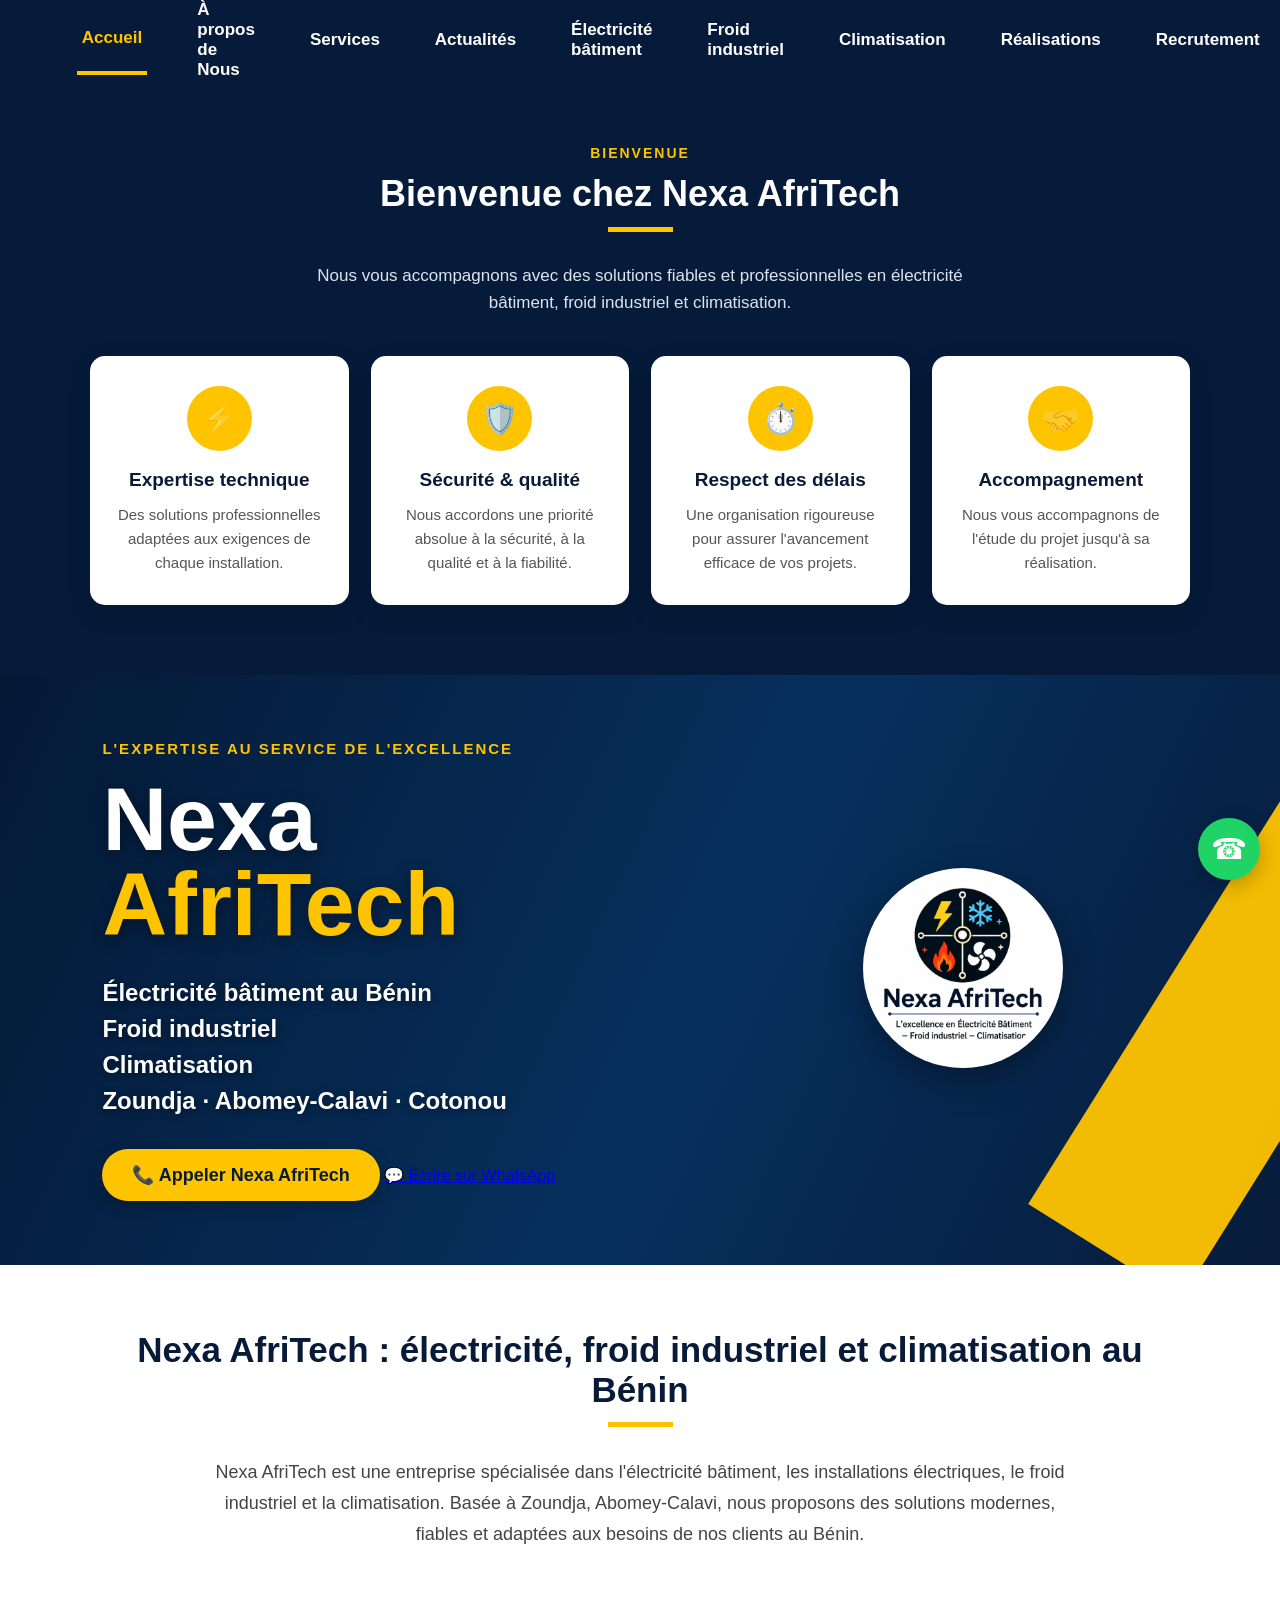
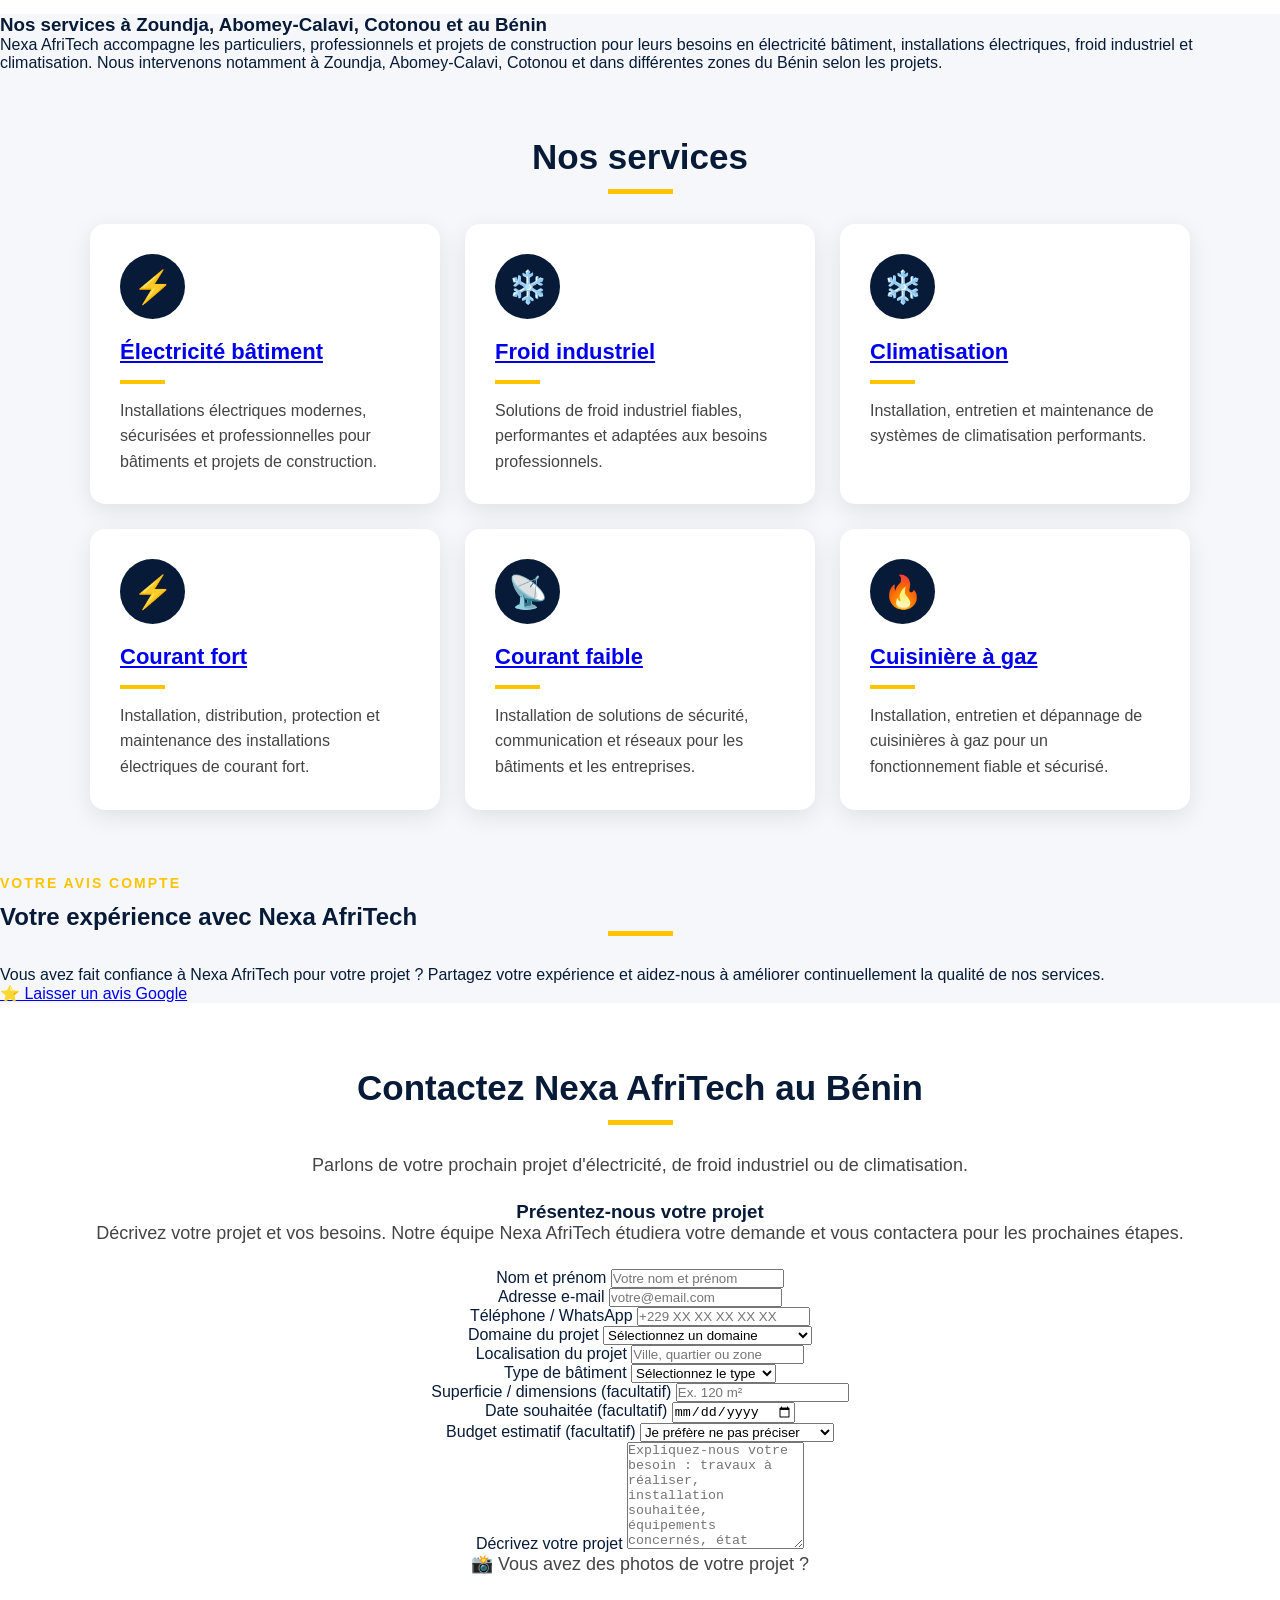
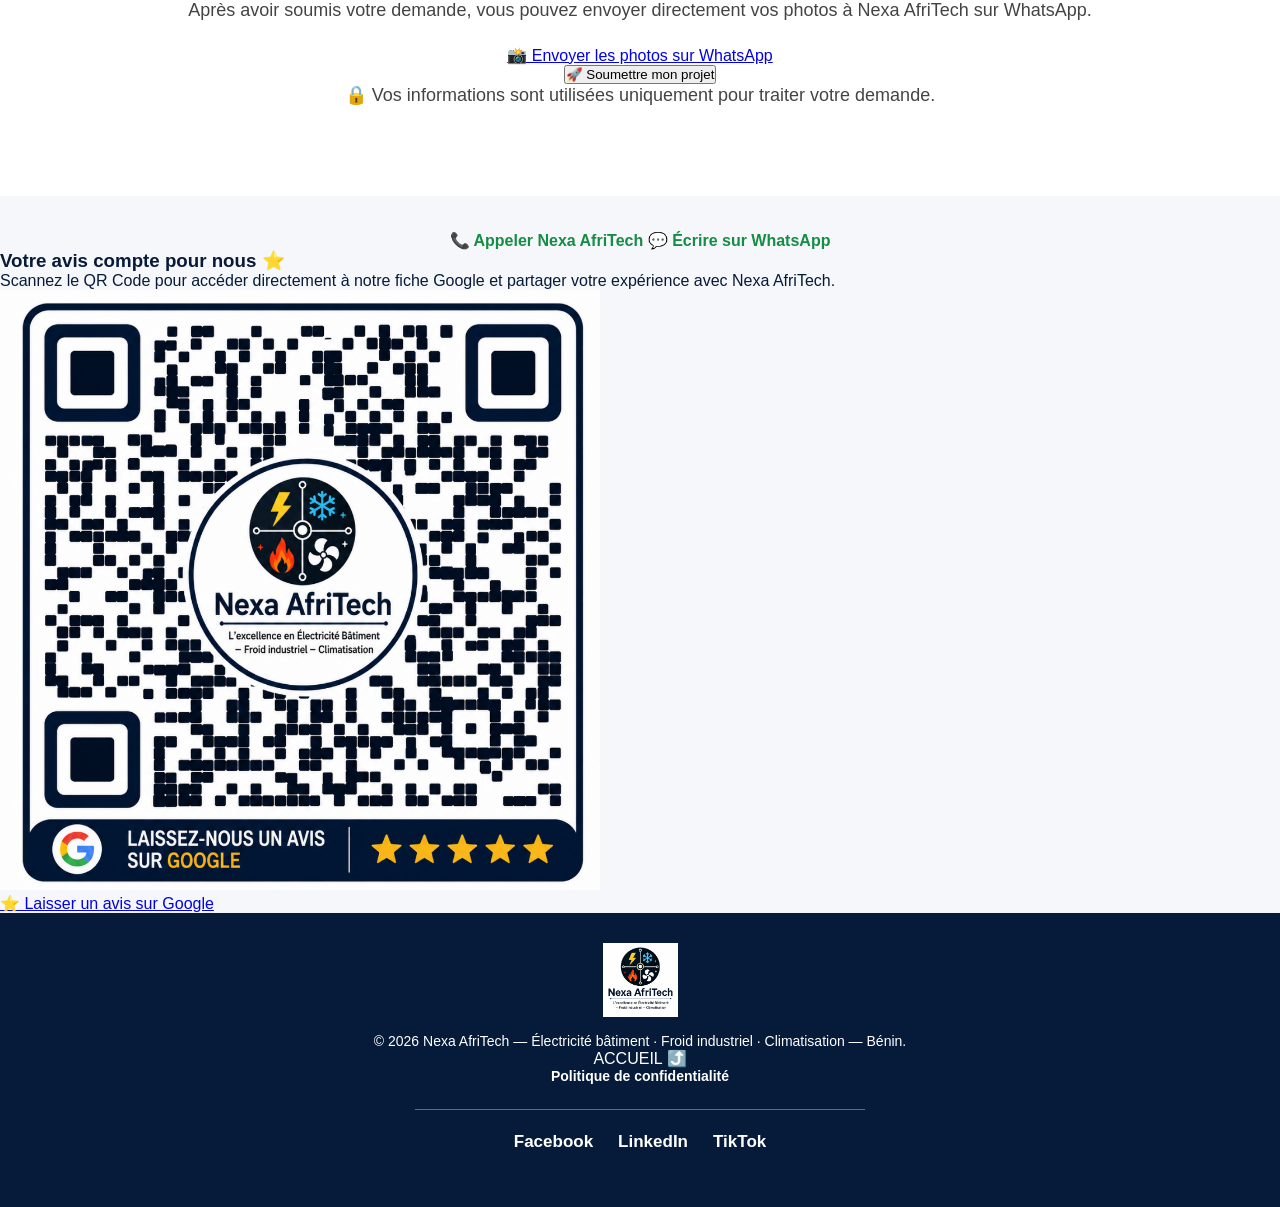
==== index.html @ 99dc5818 "Update index.html" ====
<!DOCTYPE html>  <html lang="fr">  <head>  <meta charset="UTF-8">  

<meta  
    name="viewport"  
    content="width=device-width, initial-scale=1.0">  

<!-- =========================  
     SEO PRINCIPAL  
========================== -->  

<title>  
    Nexa AfriTech | Électricité bâtiment, Froid industriel & Climatisation au Bénin  
</title>  

<meta  
    name="description"  
    content="Nexa AfriTech au Bénin : spécialiste en électricité bâtiment, installations électriques, froid industriel et climatisation à Zoundja, Abomey-Calavi et Cotonou.">  

<meta  
    name="robots"  
    content="index, follow, max-image-preview:large">  

<meta  
    name="author"  
    content="Nexa AfriTech">  

<meta  
    name="theme-color"  
    content="#061b3a">  

<meta  
    name="referrer"  
    content="strict-origin-when-cross-origin">  

<link  
    rel="canonical"  
    href="https://nexaafritech71-afk.github.io/NexaAfriTech/">  


<!-- =========================  
     FAVICON  
========================== -->  

<link  
    rel="icon"  
    href="favicon.ico"  
    type="image/x-icon">  


<!-- =========================  
     OPEN GRAPH  
========================== -->  

<meta  
    property="og:type"  
    content="website">  

<meta  
    property="og:locale"  
    content="fr_BJ">  

<meta  
    property="og:site_name"  
    content="Nexa AfriTech">  

<meta  
    property="og:title"  
    content="Nexa AfriTech | Électricité bâtiment, Froid industriel & Climatisation">  

<meta  
    property="og:description"  
    content="Électricité bâtiment, froid industriel et climatisation à Zoundja, Abomey-Calavi, Cotonou et au Bénin. Des solutions professionnelles pour vos projets.">  

<meta  
    property="og:url"  
    content="https://nexaafritech71-afk.github.io/NexaAfriTech/">  

<meta  
    property="og:image"  
    content="https://nexaafritech71-afk.github.io/NexaAfriTech/logo.webp">  

<meta  
    property="og:image:alt"  
    content="Logo officiel de Nexa AfriTech">  

<meta  
    property="og:image:type"  
    content="image/webp">  

<meta  
    property="og:image:width"  
    content="1068">  

<meta  
    property="og:image:height"  
    content="1057">  


<!-- =========================  
     TWITTER / X  
========================== -->  

<meta  
    name="twitter:card"  
    content="summary_large_image">  

<meta  
    name="twitter:title"  
    content="Nexa AfriTech | Électricité bâtiment, Froid industriel & Climatisation">  

<meta  
    name="twitter:description"  
    content="Électricité bâtiment, froid industriel et climatisation à Zoundja, Abomey-Calavi, Cotonou et au Bénin.">  

<meta  
    name="twitter:image"  
    content="https://nexaafritech71-afk.github.io/NexaAfriTech/logo.webp">  

<meta  
    name="twitter:image:alt"  
    content="Logo officiel Nexa AfriTech">  


<!-- =========================  
     DONNÉES STRUCTURÉES  
     ENTREPRISE LOCALE  
========================== -->  

<script type="application/ld+json">  
{  
  "@context": "https://schema.org",  
  "@type": "LocalBusiness",  

  "@id": "https://nexaafritech71-afk.github.io/NexaAfriTech/#business",  

  "name": "Nexa AfriTech",  

  "alternateName": "Nexa AfriTech Zoundja Bénin",  

  "url": "https://nexaafritech71-afk.github.io/NexaAfriTech/",  

  "logo": "https://nexaafritech71-afk.github.io/NexaAfriTech/logo.webp",  

  "image": "https://nexaafritech71-afk.github.io/NexaAfriTech/logo.webp",  

  "description": "Nexa AfriTech est une entreprise spécialisée en électricité bâtiment, installations électriques, froid industriel et climatisation au Bénin.",  

  "telephone": [  
    "+229 01 62 33 10 17",  
    "+229 01 95 41 12 31"  
  ],  

  "email": "nexaafritech71@gmail.com",  

  "address": {  
    "@type": "PostalAddress",  
    "addressLocality": "Zoundja, Abomey-Calavi",  
    "addressRegion": "Atlantique",  
    "addressCountry": "BJ"  
  },  

  "areaServed": [  
    {  
      "@type": "Place",  
      "name": "Zoundja"  
    },  
    {  
      "@type": "City",  
      "name": "Abomey-Calavi"  
    },  
    {  
      "@type": "City",  
      "name": "Cotonou"  
    },  
    {  
      "@type": "Country",  
      "name": "Bénin"  
    },  
    {  
      "@type": "Country",  
      "name": "Côte d’Ivoire"  
    }  
  ],  

  "serviceType": [  
    "Électricité bâtiment",  
    "Installations électriques",  
    "Froid industriel",  
    "Climatisation",  
    "Maintenance électrique",  
    "Maintenance climatisation"  
  ],  

  "knowsAbout": [  
    "Électricité bâtiment",  
    "Installations électriques",  
    "Électricité bâtiment au Bénin",  
    "Froid industriel",  
    "Froid industriel au Bénin",  
    "Climatisation",  
    "Climatisation au Bénin",  
    "Maintenance électrique",  
    "Maintenance climatisation"  
  ],  

  "contactPoint": {  
    "@type": "ContactPoint",  
    "telephone": "+229 01 62 33 10 17",  
    "contactType": "customer service",  
    "areaServed": "BJ",  
    "availableLanguage": "French"  
  }  
}  
</script>  


<!-- =========================  
     DONNÉES STRUCTURÉES  
     SITE WEB  
========================== -->  

<script type="application/ld+json">  
{  
  "@context": "https://schema.org",  
  "@type": "WebSite",  

  "@id": "https://nexaafritech71-afk.github.io/NexaAfriTech/#website",  

  "url": "https://nexaafritech71-afk.github.io/NexaAfriTech/",  

  "name": "Nexa AfriTech",  

  "description": "Site officiel de Nexa AfriTech, entreprise spécialisée en électricité bâtiment, froid industriel et climatisation au Bénin.",  

  "inLanguage": "fr-BJ",  

  "publisher": {  
    "@id": "https://nexaafritech71-afk.github.io/NexaAfriTech/#business"  
  }  
}  
</script>  


<!-- =========================  
     CSS  
========================== -->  

<link  
    rel="stylesheet"  
    href="style.css">

</head>  <body>  <header class="navbar">  <a  
    href="index.html"  
    class="brand"  
    aria-label="Nexa AfriTech - Accueil">  

    <img  
        src="logo.webp"  
        width="1068"  
        height="1057"  
        alt="Logo officiel Nexa AfriTech"  
        decoding="async">  

</a>  


<nav  
    class="nav-links"  
    id="navLinks"  
    aria-label="Navigation principale">  

    <a  
        href="index.html"  
        class="active">  

        Accueil  

    </a>  
    
<a href="a-propos.html">À propos de Nous </a>
    
    <a href="services.html">
    Services
    </a>

    <a href="actualites.html">
            Actualités
    </a>

    <a href="electricite-batiment.html">  
        Électricité bâtiment  
    </a>  

    <a href="froid-industriel.html">  
        Froid industriel  
    </a>  

    <a href="climatisation.html">  
        Climatisation  
    </a>  

    <a href="realisations.html">  
        Réalisations  
    </a>  
<a href="recrutement.html">
    Recrutement
</a>
    <a href="#contact">  
        Contact  
    </a>  

</nav>  


<button  
    class="menu-toggle"  
    id="menuToggle"  
    type="button"  
    aria-label="Ouvrir le menu"  
    aria-expanded="false"  
    aria-controls="navLinks">  

    ☰  

</button>

</header>  <!-- =========================  
     POURQUOI NOUS CHOISIR  
========================== -->  <section class="why-us">  <p class="section-subtitle">
    BIENVENUE
</p>

<h2>
    Bienvenue chez Nexa AfriTech
</h2>

<div class="yellow-line"></div>

<p class="why-intro">
    Nous vous accompagnons avec des solutions fiables et professionnelles
    en électricité bâtiment, froid industriel et climatisation.
</p>


<div class="why-grid">  


    <div class="why-card">  

        <div class="why-icon">  
            ⚡  
        </div>  

        <h3>  
            Expertise technique  
        </h3>  

        <p>  
            Des solutions professionnelles adaptées  
            aux exigences de chaque installation.  
        </p>  

    </div>  



    <div class="why-card">  

        <div class="why-icon">  
            🛡️  
        </div>  

        <h3>  
            Sécurité & qualité  
        </h3>  

        <p>  
            Nous accordons une priorité absolue à la  
            sécurité, à la qualité et à la fiabilité.  
        </p>  

    </div>  



    <div class="why-card">  

        <div class="why-icon">  
            ⏱️  
        </div>  

        <h3>  
            Respect des délais  
        </h3>  

        <p>  
            Une organisation rigoureuse pour assurer  
            l'avancement efficace de vos projets.  
        </p>  

    </div>  



    <div class="why-card">  

        <div class="why-icon">  
            🤝  
        </div>  

        <h3>  
            Accompagnement  
        </h3>  

        <p>  
            Nous vous accompagnons de l'étude du projet  
            jusqu'à sa réalisation.  
        </p>  

    </div>  


</div>

</section>  <!-- =========================  
     HERO  
========================== -->  <section class="hero">  <div class="hero-content">  

    <p class="hero-small">  
        L'EXPERTISE AU SERVICE DE L'EXCELLENCE  
    </p>  


    <h1>  
        Nexa <span>AfriTech</span>  
    </h1>  


    <p class="hero-text">  

        Électricité bâtiment au Bénin<br>  
        Froid industriel<br>  
        Climatisation<br>  
        Zoundja · Abomey-Calavi · Cotonou  

    </p>  


    <a
    href="tel:+2290162331017"
    class="call-button"
    aria-label="Appeler Nexa AfriTech">

    📞 Appeler Nexa AfriTech 

</a>

<a
    href="https://wa.me/2290162331017"
    class="hero-whatsapp"
    target="_blank"
    rel="noopener noreferrer"
    aria-label="Contacter Nexa AfriTech sur WhatsApp">

    💬 Écrire sur WhatsApp 

</a>

</div>  


<div class="hero-logo">  

    <img  
        src="logo.webp"  
        loading="eager"  
        fetchpriority="high"  
        decoding="async"  
        width="1068"  
        height="1057"  
        alt="Nexa AfriTech - électricité bâtiment, froid industriel et climatisation au Bénin">  

</div>

</section>  <!-- =========================  
     QUI SOMMES-NOUS  
========================== -->  <section class="about">  <h2>  
    Nexa AfriTech : électricité, froid industriel et climatisation au Bénin  
</h2>  


<div class="yellow-line"></div>  


<p>  

    Nexa AfriTech est une entreprise spécialisée dans  
    l'électricité bâtiment, les installations électriques,  
    le froid industriel et la climatisation.  

    Basée à Zoundja, Abomey-Calavi, nous proposons  
    des solutions modernes, fiables et adaptées  
    aux besoins de nos clients au Bénin.  

</p>

</section>  <!-- =========================  
     SEO LOCAL  
========================== -->  <div  
    class="local-seo"  
    aria-label="Zone d’intervention">  <h3>  
    Nos services à Zoundja, Abomey-Calavi, Cotonou et au Bénin  
</h3>  


<p>  

    Nexa AfriTech accompagne les particuliers,  
    professionnels et projets de construction pour leurs  
    besoins en électricité bâtiment, installations électriques,  
    froid industriel et climatisation.  

    Nous intervenons notamment à Zoundja, Abomey-Calavi,  
    Cotonou et dans différentes zones du Bénin selon les projets.  

</p>

</div>  <!-- =========================  
     SERVICES  
========================== -->  <section  
    class="services"  
    id="services">  <h2>  
    Nos services  
</h2>  


<div class="yellow-line"></div>  


<div class="services-grid">  


    <div class="service-card">  

        <div class="service-icon">  
            ⚡  
        </div>  


        <h3>  
            <a href="electricite-batiment.html">  
                Électricité bâtiment  
            </a>  
        </h3>  


        <div class="small-line"></div>  


        <p>  

            Installations électriques modernes,  
            sécurisées et professionnelles pour  
            bâtiments et projets de construction.  

        </p>  

    </div>  



    <div class="service-card">  

        <div class="service-icon">  
            ❄️  
        </div>  


        <h3>  
            <a href="froid-industriel.html">  
                Froid industriel  
            </a>  
        </h3>  


        <div class="small-line"></div>  


        <p>  

            Solutions de froid industriel fiables,  
            performantes et adaptées aux besoins  
            professionnels.  

        </p>  

    </div>  



    <div class="service-card">  

        <div class="service-icon">  
            ❄️  
        </div>  


        <h3>  
            <a href="climatisation.html">  
                Climatisation  
            </a>  
        </h3>  


        <div class="small-line"></div>  


        <p>  

            Installation, entretien et maintenance  
            de systèmes de climatisation performants.  

        </p>  

    </div>  

    <!-- COURANT FORT -->
<div class="service-card">

    <div class="service-icon">
        ⚡
    </div>

    <h3>
        <a href="electricite.html">
            Courant fort
        </a>
    </h3>

    <div class="small-line"></div>

    <p>
        Installation, distribution, protection et maintenance
        des installations électriques de courant fort.
    </p>

</div>


<!-- COURANT FAIBLE -->
<div class="service-card">

    <div class="service-icon">
        📡
    </div>

    <h3>
        <a href="electricite.html">
            Courant faible
        </a>
    </h3>

    <div class="small-line"></div>

    <p>
        Installation de solutions de sécurité, communication
        et réseaux pour les bâtiments et les entreprises.
    </p>

</div>


<!-- CUISINIÈRE À GAZ -->
<div class="service-card">

    <div class="service-icon">
        🔥
    </div>

    <h3>
        <a href="services.html">
            Cuisinière à gaz
        </a>
    </h3>

    <div class="small-line"></div>

    <p>
        Installation, entretien et dépannage de cuisinières
        à gaz pour un fonctionnement fiable et sécurisé.
    </p>

</div>


</div>

</section>  <!-- =========================  
     AVIS GOOGLE  
========================== -->  <section  
    class="google-reviews"  
    aria-labelledby="google-reviews-title">  <p class="section-subtitle">  
    VOTRE AVIS COMPTE  
</p>  


<h2 id="google-reviews-title">  
    Votre expérience avec Nexa AfriTech  
</h2>  


<div class="yellow-line"></div>  


<p class="google-reviews-text">  

    Vous avez fait confiance à Nexa AfriTech pour votre projet ?  
    Partagez votre expérience et aidez-nous à améliorer continuellement  
    la qualité de nos services.  

</p>  


<a  
    href="https://g.page/r/CdScLRGfyxUdEAE/review"  
    class="google-review-button"  
    target="_blank"  
    rel="noopener noreferrer"  
    aria-label="Laisser un avis Google sur Nexa AfriTech">  

    ⭐ Laisser un avis Google  

</a>

</section>  <!-- =========================  
     CONTACT  
========================== -->  <section  
    class="contact"  
    id="contact">  <h2>  
    Contactez Nexa AfriTech au Bénin  
</h2>  


<div class="yellow-line"></div>  


<p>  
    Parlons de votre prochain projet d'électricité,  
    de froid industriel ou de climatisation.  
</p>  


<!-- =========================
     FORMULAIRE CLIENT — NEXA AFRITECH
========================== -->

<form
    class="contact-form-realisation"
    action="https://formspree.io/f/xrpzeogd"
    method="POST"
    aria-label="Formulaire de demande de projet Nexa AfriTech">

    <h3>
        Présentez-nous votre projet
    </h3>

    <p class="form-intro">
        Décrivez votre projet et vos besoins.
        Notre équipe Nexa AfriTech étudiera votre demande
        et vous contactera pour les prochaines étapes.
    </p>

    <!-- Sujet de l'e-mail reçu -->
    <input
        type="hidden"
        name="subject"
        value="Nouvelle demande de projet - Nexa AfriTech">


    <div class="contact-form-grid">

        <!-- NOM -->

        <div class="form-group">

            <label for="nom">
                Nom et prénom
            </label>

            <input
                type="text"
                id="nom"
                name="nom"
                placeholder="Votre nom et prénom"
                autocomplete="name"
                required>

        </div>


        <!-- EMAIL -->

        <div class="form-group">

            <label for="email">
                Adresse e-mail
            </label>

            <input
                type="email"
                id="email"
                name="email"
                placeholder="votre@email.com"
                autocomplete="email"
                required>

        </div>


        <!-- TÉLÉPHONE / WHATSAPP -->

        <div class="form-group">

            <label for="telephone">
                Téléphone / WhatsApp
            </label>

            <input
                type="tel"
                id="telephone"
                name="telephone"
                placeholder="+229 XX XX XX XX XX"
                autocomplete="tel"
                required>

        </div>


        <!-- DOMAINE -->

        <div class="form-group">

            <label for="domaine">
                Domaine du projet
            </label>

            <select
                id="domaine"
                name="domaine"
                required>

                <option value="" selected disabled>
                    Sélectionnez un domaine
                </option>

                <option value="Électricité bâtiment">
                    ⚡ Électricité bâtiment
                </option>

                <option value="Froid industriel">
                    ❄️ Froid industriel
                </option>

                <option value="Climatisation">
                    🌬️ Climatisation
                </option>

                <option value="Électricité et climatisation">
                    ⚡🌬️ Électricité + Climatisation
                </option>

                <option value="Autre">
                    Autre
                </option>

            </select>

        </div>


        <!-- LOCALISATION -->

        <div class="form-group">

            <label for="localisation">
                Localisation du projet
            </label>

            <input
                type="text"
                id="localisation"
                name="localisation"
                placeholder="Ville, quartier ou zone"
                required>

        </div>


        <!-- TYPE DE BÂTIMENT -->

        <div class="form-group">

            <label for="batiment">
                Type de bâtiment
            </label>

            <select
                id="batiment"
                name="batiment"
                required>

                <option value="" selected disabled>
                    Sélectionnez le type
                </option>

                <option value="Maison">
                    Maison
                </option>

                <option value="Appartement">
                    Appartement
                </option>

                <option value="Bureau">
                    Bureau
                </option>

                <option value="Commerce">
                    Commerce
                </option>

                <option value="Atelier">
                    Atelier
                </option>

                <option value="Usine / site industriel">
                    Usine / site industriel
                </option>

                <option value="Autre">
                    Autre
                </option>

            </select>

        </div>


        <!-- SUPERFICIE -->

        <div class="form-group">

            <label for="superficie">
                Superficie / dimensions
                <span>(facultatif)</span>
            </label>

            <input
                type="text"
                id="superficie"
                name="superficie"
                placeholder="Ex. 120 m²">

        </div>


        <!-- DATE -->

        <div class="form-group">

            <label for="date-projet">
                Date souhaitée
                <span>(facultatif)</span>
            </label>

            <input
                type="date"
                id="date-projet"
                name="date_projet">

        </div>


        <!-- BUDGET -->

        <div class="form-group">

            <label for="budget">
                Budget estimatif
                <span>(facultatif)</span>
            </label>

            <select
                id="budget"
                name="budget">

                <option value="" selected>
                    Je préfère ne pas préciser
                </option>

                <option value="Moins de 500 000 FCFA">
                    Moins de 500 000 FCFA
                </option>

                <option value="500 000 à 1 000 000 FCFA">
                    500 000 à 1 000 000 FCFA
                </option>

                <option value="1 000 000 à 5 000 000 FCFA">
                    1 000 000 à 5 000 000 FCFA
                </option>

                <option value="Plus de 5 000 000 FCFA">
                    Plus de 5 000 000 FCFA
                </option>

                <option value="À définir">
                    À définir
                </option>

            </select>

        </div>


        <!-- DESCRIPTION DU PROJET -->

        <div class="form-group full">

            <label for="message">
                Décrivez votre projet
            </label>

            <textarea
                id="message"
                name="message"
                rows="7"
                placeholder="Expliquez-nous votre besoin : travaux à réaliser, installation souhaitée, équipements concernés, état actuel de l'installation, contraintes particulières..."
                required></textarea>

        </div>

    </div>


    <!-- =========================
         ENVOI DES PHOTOS WHATSAPP
    ========================== -->

    <div class="photos-projet">

        <p class="photos-projet-title">
            📸 Vous avez des photos de votre projet ?
        </p>

        <p class="photos-projet-text">
            Après avoir soumis votre demande, vous pouvez
            envoyer directement vos photos à Nexa AfriTech
            sur WhatsApp.
        </p>

        <a
            href="https://wa.me/2290162331017?text=Bonjour%20Nexa%20AfriTech%2C%20je%20viens%20de%20pr%C3%A9senter%20mon%20projet%20sur%20votre%20site.%20Je%20souhaite%20vous%20transmettre%20les%20photos%20de%20mon%20projet."
            class="photos-whatsapp"
            target="_blank"
            rel="noopener noreferrer">

            📸 Envoyer les photos sur WhatsApp

        </a>

    </div>


    <!-- =========================
         BOUTON ENVOI
    ========================== -->

    <button
        type="submit"
        class="contact-submit">

        🚀 Soumettre mon projet

    </button>


    <!-- CONFIDENTIALITÉ -->

    <p class="form-note">
        🔒 Vos informations sont utilisées uniquement
        pour traiter votre demande.
    </p>

</form>

</section>



<div class="contact-info">

    <a
        href="tel:+2290162331017"
        class="contact-call-button"
        aria-label="Appeler Nexa AfriTech">

        📞 Appeler Nexa AfriTech

    </a>

    <a
        href="https://wa.me/2290162331017"
        class="contact-whatsapp-button"
        target="_blank"
        rel="noopener noreferrer"
        aria-label="Contacter Nexa AfriTech sur WhatsApp">

        💬 Écrire sur WhatsApp

    </a>

</div>


</div>



<!-- =========================  
     QR CODE AVIS GOOGLE  
========================== -->  

<div class="google-review">  

    <h3>  
        Votre avis compte pour nous ⭐  
    </h3>  


    <p>  

        Scannez le QR Code pour accéder directement  
        à notre fiche Google et partager votre expérience  
        avec Nexa AfriTech.  

    </p>  


    <div class="qr-code-box">  

        <img  
            src="qr-google-avis.png"  
            alt="QR Code pour laisser un avis Google à Nexa AfriTech"  
            loading="lazy"  
            decoding="async"  
            width="600"  
            height="600">  

    </div>  


    <a  
        href="https://g.page/r/CdScLRGfyxUdEAE/review"  
        class="google-review-button"  
        target="_blank"  
        rel="noopener noreferrer"  
        aria-label="Laisser un avis Google sur Nexa AfriTech">  

        ⭐ Laisser un avis sur Google  

    </a>  

</div>

</section>  <!-- =========================  
     WHATSAPP  
========================== -->  <a  
href="https://wa.me/2290162331017"  
class="whatsapp"  
target="_blank"  
rel="noopener noreferrer"  
aria-label="Contacter Nexa AfriTech sur WhatsApp">

☎

</a>  <!-- =========================  
     PIED DE PAGE  
========================== -->  <footer>  <img  
    src="logo.webp"  
    width="1068"  
    height="1057"  
    loading="lazy"  
    decoding="async"  
    alt="Logo officiel Nexa AfriTech">  


<p>  

    © 2026 Nexa AfriTech —  
    Électricité bâtiment · Froid industriel · Climatisation —  
    Bénin.  

</p>
    
   <div class="footer-links" style="display: flex !important; justify-content: center !important; gap: 35px !important;">

    <a
        href="index.html"
        style="
            color: #ffffff !important;
            text-decoration: none !important;">
        ACCUEIL ⤴️
    </a>
  
 
   </div>  

    <p>
    <a
        href="confidentialite.html"
        style="
            color: #ffffff !important;
            text-decoration: none !important;
            font-weight: 600 !important;">
        Politique de confidentialité
    </a>
    </p>

    <hr
    style="
        width: 80% !important;
        max-width: 450px !important;
        margin: 25px auto 22px !important;
        border: none !important;
        border-top: 1px solid rgba(255,255,255,0.35) !important;">

<div
    style="
        width: 100% !important;
        display: flex !important;
        justify-content: center !important;
        align-items: center !important;
        gap: 25px !important;
        flex-wrap: wrap !important;
        padding: 0 15px 25px !important;
        box-sizing: border-box !important;">

    <a
        href="https://www.facebook.com/share/18nwniy4Mk/"
        target="_blank"
        rel="noopener noreferrer"
        style="
            color: #ffffff !important;
            text-decoration: none !important;
            font-size: 17px !important;
            font-weight: 600 !important;">
        Facebook
    </a>

    <a
        href="https://www.linkedin.com/in/nexa-afritech-b%C3%A9nin-56aa30431"
        target="_blank"
        rel="noopener noreferrer"
        style="
            color: #ffffff !important;
            text-decoration: none !important;
            font-size: 17px !important;
            font-weight: 600 !important;">
        LinkedIn
    </a>

    <a
        href="https://www.tiktok.com/@nexaafritech1"
        target="_blank"
        rel="noopener noreferrer"
        style="
            color: #ffffff !important;
            text-decoration: none !important;
            font-size: 17px !important;
            font-weight: 600 !important;">
        TikTok
    </a>

</div>

</footer>  <script  
    src="script.js"  
    defer>  
</script>  </body>  </html>
---- style.css ----
* {
    margin: 0;
    padding: 0;
    box-sizing: border-box;
}

html {
    scroll-behavior: smooth;
}

body {
    font-family: Arial, Helvetica, sans-serif;
    background: #f5f7fa;
    color: #071b38;
}


/* ================= MENU ================= */

.navbar {
    height: 75px;
    background: #061b3a;
    display: flex;
    align-items: center;
    justify-content: space-between;
    padding: 0 6%;
    position: relative;
    z-index: 1000;
}

.brand img {
    width: 58px;
    height: 58px;
    object-fit: contain;
    display: block;
}

.nav-links {
    display: flex;
    align-items: center;
    gap: 45px;
}

.nav-links a {
    color: white;
    text-decoration: none;
    font-size: 17px;
    font-weight: bold;
    padding: 27px 5px 23px;
    transition: 0.3s;
}

.nav-links a:hover,
.nav-links a.active {
    color: #ffc400;
    border-bottom: 4px solid #ffc400;
}

.menu-toggle {
    display: none;
    border: none;
    background: transparent;
    color: white;
    font-size: 34px;
    cursor: pointer;
}


/* ================= COUVERTURE ================= */

.hero {
    min-height: 590px;
    background: linear-gradient(
        115deg,
        #041936 0%,
        #07305d 55%,
        #061b3a 100%
    );

    display: flex;
    align-items: center;
    justify-content: space-between;

    padding: 55px 8%;
    position: relative;
    overflow: hidden;
}

.hero::after {
    content: "";
    position: absolute;
    width: 180px;
    height: 700px;
    background: #ffc400;
    right: -100px;
    top: -70px;
    transform: rotate(32deg);
    opacity: 0.95;
}

.hero-content {
    width: 55%;
    position: relative;
    z-index: 2;
}

.hero-small {
    color: #ffc400;
    font-size: 15px;
    font-weight: bold;
    letter-spacing: 2px;
    margin-bottom: 20px;
}

.hero h1 {
    color: white;
    font-size: clamp(55px, 7vw, 92px);
    line-height: 0.95;
    margin-bottom: 28px;
    text-shadow: 0 4px 15px rgba(0, 0, 0, 0.45);
}

.hero h1 span {
    color: #ffc400;
}

.hero-text {
    color: white;
    font-size: 24px;
    line-height: 1.5;
    font-weight: bold;
    margin-bottom: 30px;
    text-shadow: 0 2px 8px rgba(0, 0, 0, 0.45);
}

.call-button {
    display: inline-block;
    background: #ffc400;
    color: #071b38;
    padding: 15px 30px;
    border-radius: 35px;
    text-decoration: none;
    font-size: 18px;
    font-weight: bold;
    transition: 0.3s;
}

.call-button:hover {
    transform: translateY(-3px);
    background: #ffd633;
}
.call-button {
    box-shadow: 0 5px 15px rgba(0, 0, 0, 0.25);
}
.call-button:active {
    transform: translateY(1px);
}
.hero-logo {
    width: 40%;
    text-align: center;
    position: relative;
    z-index: 2;
}

.hero-logo img {
    width: 200px;
    height: 200px;
    object-fit: contain;
    background: white;
    border-radius: 50%;
    padding: 8px;
    box-shadow: 0 12px 35px rgba(0, 0, 0, 0.35);
}


/* ================= SECTIONS ================= */

.about,
.services,
.contact {
    padding: 65px 7%;
    text-align: center;
}

.about {
    background: #ffffff;
}

.about h2,
.services h2,
.contact h2 {
    color: #071b38;
    font-size: 35px;
    margin-bottom: 12px;
}

.yellow-line {
    width: 65px;
    height: 5px;
    background: #ffc400;
    margin: 0 auto 30px;
}

.about p {
    max-width: 850px;
    margin: auto;
    color: #444;
    font-size: 18px;
    line-height: 1.7;
}


/* ================= SERVICES ================= */

.services {
    background: #f5f7fa;
}

.services-grid {
    max-width: 1100px;
    margin: 0 auto;
    display: grid;
    grid-template-columns: repeat(3, 1fr);
    gap: 25px;
}

.service-card {
    background: white;
    border-radius: 15px;
    padding: 30px;
    text-align: left;
    box-shadow: 0 7px 25px rgba(0, 0, 0, 0.09);
    transition: 0.3s;
}
.service-card:hover {
    transform: translateY(-6px);
    box-shadow: 0 12px 30px rgba(0, 0, 0, 0.15);
}

.service-icon {
    width: 65px;
    height: 65px;
    background: #071b38;
    color: #ffc400;
    border-radius: 50%;
    display: flex;
    justify-content: center;
    align-items: center;
    font-size: 32px;
    margin-bottom: 20px;
}
.service-card:hover .service-icon {
    transform: rotate(8deg) scale(1.05);
}
.service-card h3 {
    color: #071b38;
    font-size: 22px;
    line-height: 1.2;
}

.small-line {
    width: 45px;
    height: 4px;
    background: #ffc400;
    margin: 14px 0;
}

.service-card p {
    color: #444;
    font-size: 16px;
    line-height: 1.6;
}


/* ================= CONTACT ================= */

.contact {
    background: white;
}

.contact p {
    color: #444;
    font-size: 18px;
    margin-bottom: 25px;
}

.contact .phone {
    margin-top: 25px;
    line-height: 1.8;
    font-weight: bold;
    color: #071b38;
}


/* ================= WHATSAPP ================= */

.whatsapp {
    position: fixed;
    right: 20px;
    bottom: 20px;

    width: 62px;
    height: 62px;

    background: #20d366;
    color: white;

    border-radius: 50%;

    display: flex;
    align-items: center;
    justify-content: center;

    text-decoration: none;
    font-size: 29px;

    box-shadow: 0 5px 20px rgba(0, 0, 0, 0.25);

    z-index: 9999;
}
.whatsapp:hover {
    transform: scale(1.08);
}

/* ================= FOOTER ================= */

footer {
    background: #061b3a;
    color: white;
    text-align: center;
    padding: 30px 20px;
}

footer img {
    width: 75px;
    height: auto;
    margin-bottom: 12px;
}

footer p {
    font-size: 14px;
}


/* ================= MOBILE ================= */

@media (max-width: 768px) {

    .navbar {
        height: 70px;
        padding: 0 18px;
    }

    .brand img {
        width: 52px;
        height: 52px;
    }

    .menu-toggle {
        display: block;
    }

    .nav-links {
        display: none;

        position: absolute;
        top: 70px;
        left: 0;

        width: 100%;

        background: #061b3a;

        flex-direction: column;
        align-items: stretch;

        gap: 0;

        padding: 10px 0;
    }

    .nav-links.show {
        display: flex;
    }

    .nav-links a {
        padding: 16px 25px;
        font-size: 17px;
        border-bottom: 1px solid rgba(255,255,255,0.1);
    }

    .hero {
        min-height: 680px;
        padding: 50px 25px;
        flex-direction: column;
        align-items: center;
        text-align: center;
    }

    .hero::after {
        display: none;
    }

    .hero-content {
        width: 100%;
    }

    .hero-small {
        font-size: 12px;
    }

    .hero h1 {
        font-size: 58px;
    }

    .hero-text {
        font-size: 19px;
    }

    .hero-logo {
        width: 100%;
        margin-top: 35px;
    }

    .hero-logo img {
        width: 150px;
        height: 150px;
    }

    .about,
    .services,
    .contact {
        padding: 50px 20px;
    }

    .about h2,
    .services h2,
    .contact h2 {
        font-size: 30px;
    }

    .services-grid {
        grid-template-columns: 1fr;
    }

    .service-card {
        padding: 25px;
    }

    .whatsapp {
        width: 58px;
        height: 58px;
        right: 16px;
        bottom: 16px;
    }
}
/* CORRECTION MENU MOBILE */

@media (max-width: 768px) {

    .menu-toggle {
        display: block !important;
        position: relative;
        z-index: 10001;
    }

    .nav-links {
        display: none !important;
        position: absolute;
        top: 70px;
        left: 0;
        width: 100%;
        background: #061b3a;
        flex-direction: column;
        z-index: 10000;
    }

    .nav-links.show {
        display: flex !important;
    }

    .nav-links a {
        display: block;
        width: 100%;
        padding: 18px 25px;
        color: white;
        border-bottom: 1px solid rgba(255,255,255,0.15);
    }
}
/* =========================
   GALERIE RÉALISATIONS
========================= */

.realisation-header {
    background: #061b3a;
    color: white;
    text-align: center;
    padding: 60px 20px 45px;
}

.realisation-header > p:first-child {
    color: #ffc400;
    font-size: 14px;
    font-weight: bold;
    letter-spacing: 2px;
    margin-bottom: 12px;
}

.realisation-header h1 {
    font-size: 42px;
    margin-bottom: 15px;
}

.realisation-header .intro {
    max-width: 700px;
    margin: auto;
    color: #e5e5e5;
    font-size: 17px;
    line-height: 1.6;
}

.gallery-section {
    background: #f5f7fa;
    padding: 60px 7%;
}

.gallery {
    max-width: 1150px;
    margin: auto;
    display: grid;
    grid-template-columns: repeat(3, 1fr);
    gap: 28px;
}

.gallery-item {
    background: white;
    border-radius: 16px;
    overflow: hidden;
    box-shadow: 0 8px 25px rgba(0,0,0,0.12);
    transition: transform 0.3s ease, box-shadow 0.3s ease;
}

.gallery-item:hover {
    transform: translateY(-7px);
    box-shadow: 0 15px 35px rgba(0,0,0,0.18);
}

.gallery-item img {
    width: 100%;
    height: 270px;
    display: block;
    object-fit: cover;
    transition: transform 0.5s ease;
}

.gallery-item:hover img {
    transform: scale(1.06);
}

.gallery-caption {
    padding: 18px 20px;
}

.gallery-caption h3 {
    color: #071b38;
    font-size: 19px;
    margin-bottom: 7px;
}

.gallery-caption p {
    color: #666;
    font-size: 15px;
}


/* =========================
   MOBILE
========================= */

@media (max-width: 768px) {

    .realisation-header {
        padding: 45px 20px 35px;
    }

    .realisation-header h1 {
        font-size: 34px;
    }

    .gallery-section {
        padding: 45px 20px;
    }

    .gallery {
        grid-template-columns: 1fr;
        gap: 22px;
    }

    .gallery-item img {
        height: 240px;
    }
}
/* =========================
   FORMULAIRE DE CONTACT
========================= */

.contact-form {
    max-width: 750px;
    margin: 35px auto 30px;
    display: flex;
    flex-direction: column;
    gap: 16px;
    text-align: left;
}

.contact-form input,
.contact-form textarea {
    width: 100%;
    padding: 16px 18px;
    border: 1px solid #d9dee7;
    border-radius: 10px;
    background: #f8f9fb;
    color: #071b38;
    font-size: 16px;
    font-family: Arial, Helvetica, sans-serif;
    outline: none;
    transition: 0.3s;
}

.contact-form input:focus,
.contact-form textarea:focus {
    border-color: #ffc400;
    background: white;
    box-shadow: 0 0 0 3px rgba(255, 196, 0, 0.15);
}

.contact-form textarea {
    resize: vertical;
}

.contact-form button {
    align-self: center;
    border: none;
    background: #ffc400;
    color: #071b38;
    padding: 16px 32px;
    border-radius: 30px;
    font-size: 17px;
    font-weight: bold;
    cursor: pointer;
    transition: 0.3s;
}

.contact-form button:hover {
    transform: translateY(-3px);
    background: #ffd633;
}

.contact-info {
    margin-top: 25px;
    text-align: center;
}

.contact-info p {
    margin-bottom: 8px;
    font-weight: bold;
    color: #071b38;
}

.contact-info a {
    display: inline-block;
    margin-top: 10px;
    color: #168c45;
    font-weight: bold;
    text-decoration: none;
}

.contact-info a:hover {
    text-decoration: underline;
}


/* MOBILE */

@media (max-width: 768px) {

    .contact-form {
        width: 100%;
        margin-top: 30px;
    }

    .contact-form input,
    .contact-form textarea {
        font-size: 16px;
        padding: 15px;
    }

    .contact-form button {
        width: 100%;
    }
}
/* =========================
   POURQUOI NOUS CHOISIR
========================= */

.why-us {
    background: #061b3a;
    color: white;
    text-align: center;
    padding: 70px 7%;
}

.section-subtitle {
    color: #ffc400;
    font-size: 14px;
    font-weight: bold;
    letter-spacing: 2px;
    margin-bottom: 12px;
}

.why-us h2 {
    font-size: 36px;
    margin-bottom: 12px;
}

.why-intro {
    max-width: 700px;
    margin: 0 auto 40px;
    color: #dce3ed;
    font-size: 17px;
    line-height: 1.6;
}

.why-grid {
    max-width: 1100px;
    margin: auto;

    display: grid;
    grid-template-columns: repeat(4, 1fr);

    gap: 22px;
}

.why-card {
    background: white;
    color: #071b38;

    padding: 30px 22px;

    border-radius: 15px;

    box-shadow: 0 8px 25px rgba(0,0,0,0.15);

    transition: 0.3s;
}

.why-card:hover {
    transform: translateY(-7px);
}

.why-icon {
    width: 65px;
    height: 65px;

    margin: 0 auto 18px;

    background: #ffc400;

    border-radius: 50%;

    display: flex;
    align-items: center;
    justify-content: center;

    font-size: 30px;
}

.why-card h3 {
    font-size: 19px;
    margin-bottom: 12px;
}

.why-card p {
    color: #555;
    font-size: 15px;
    line-height: 1.6;
}


/* MOBILE */

@media (max-width: 768px) {

    .why-us {
        padding: 55px 20px;
    }

    .why-us h2 {
        font-size: 30px;
    }

    .why-grid {
        grid-template-columns: 1fr;
        gap: 18px;
    }

    .why-card {
        padding: 28px 22px;
    }
}
.popup-projet {
    display: none;
    position: fixed;
    z-index: 9999;
    top: 0;
    left: 0;
    width: 100%;
    height: 100%;
    background: rgba(0, 0, 0, 0.85);
    justify-content: center;
    align-items: center;
    padding: 20px;
    box-sizing: border-box;
}

.popup-contenu {
    position: relative;
    max-width: 900px;
    width: 100%;
    max-height: 90vh;
    text-align: center;
}

.popup-contenu img {
    max-width: 100%;
    max-height: 85vh;
    border-radius: 12px;
    object-fit: contain;
}

.popup-fermer {
    position: absolute;
    top: -45px;
    right: 0;
    background: transparent;
    border: none;
    color: white;
    font-size: 40px;
    cursor: pointer;
    line-height: 1;
}

.popup-fermer:hover {
    opacity: 0.7;
    }
.image-realisation {
    width: 100%;
    height: 220px;
    object-fit: cover;
    border-radius: 12px;
    display: block;
    margin-bottom: 20px;
}


/* =========================
   ACCESSIBILITÉ / SEO TECHNIQUE
========================= */
.sr-only {
    position: absolute;
    width: 1px;
    height: 1px;
    padding: 0;
    margin: -1px;
    overflow: hidden;
    clip: rect(0, 0, 0, 0);
    white-space: nowrap;
    border: 0;
}

img {
    max-width: 100%;
}

button:focus-visible,
a:focus-visible,
input:focus-visible,
textarea:focus-visible {
    outline: 3px solid #ffc400;
    outline-offset: 3px;
}/* =========================================
   NEXA AFRITECH — CARTES RÉALISATIONS
   ========================================= */

.realisations-page {
    max-width: 1200px;
    margin: 0 auto;
    padding: 60px 20px;
}

.realisations-header {
    text-align: center;
    margin-bottom: 45px;
}

.realisations-header h1 {
    color: #071b38;
    font-size: clamp(32px, 5vw, 48px);
    margin-bottom: 15px;
}

.realisations-header p {
    max-width: 800px;
    margin: 0 auto;
    color: #555;
    font-size: 17px;
    line-height: 1.7;
}

.projets-grid {
    width: 100%;
    max-width: 1150px;
    margin: 0 auto;

    display: grid;
    grid-template-columns: repeat(3, minmax(0, 1fr));
    gap: 30px;
}

.projet-card {
    background: #ffffff;
    border-radius: 16px;
    overflow: hidden;

    box-shadow: 0 8px 25px rgba(0, 0, 0, 0.12);

    display: flex;
    flex-direction: column;

    transition:
        transform 0.3s ease,
        box-shadow 0.3s ease;
}

.projet-card:hover {
    transform: translateY(-6px);
    box-shadow: 0 15px 35px rgba(0, 0, 0, 0.18);
}

/* IMAGE — FORMAT UNIFORME 16:9 */

.projet-image {
    width: 100%;
    aspect-ratio: 16 / 9;
    overflow: hidden;
    background: #e9edf2;
}

.projet-image img {
    display: block;

    width: 100%;
    height: 100%;

    object-fit: cover;
    object-position: center;

    cursor: pointer;

    transition: transform 0.4s ease;
}

.projet-card:hover .projet-image img {
    transform: scale(1.04);
}

/* CONTENU */

.projet-content {
    padding: 22px;

    display: flex;
    flex-direction: column;
    flex: 1;
}

.projet-content h2 {
    color: #071b38;
    text-align: left;
    font-size: 22px;

    margin: 0 0 12px;
}

.projet-content p {
    color: #555;
    font-size: 15px;
    line-height: 1.65;

    margin: 0 0 12px;
}

/* BOUTON VOIR LE PROJET */

.voir-projet {
    display: inline-flex;
    align-items: center;
    justify-content: center;

    width: 100%;

    margin-top: 10px;
    padding: 13px 20px;

    border: none;
    border-radius: 30px;

    background: #ffc400;
    color: #071b38;

    font-size: 15px;
    font-weight: bold;

    cursor: pointer;

    transition:
        transform 0.3s ease,
        background 0.3s ease,
        box-shadow 0.3s ease;
}

.voir-projet:hover {
    background: #ffd633;
    transform: translateY(-2px);

    box-shadow: 0 6px 16px rgba(0, 0, 0, 0.15);
}

.voir-projet:active {
    transform: translateY(0);
}


/* =========================================
   POPUP
   ========================================= */

.popup-projet {
    position: fixed;

    inset: 0;

    z-index: 99999;

    display: flex;

    align-items: center;
    justify-content: center;

    padding: 25px;

    background: rgba(0, 0, 0, 0.88);
}

.popup-projet[hidden] {
    display: none;
}

.popup-contenu {
    position: relative;

    width: 100%;
    max-width: 1000px;

    max-height: 90vh;

    display: flex;
    align-items: center;
    justify-content: center;
}

.popup-contenu img {
    display: block;

    max-width: 100%;
    max-height: 82vh;

    width: auto;
    height: auto;

    object-fit: contain;

    border-radius: 12px;

    box-shadow: 0 15px 45px rgba(0, 0, 0, 0.4);
}

/* BOUTON RETOUR */

.popup-retour {
    position: absolute;

    top: -55px;
    right: 0;

    border: none;
    border-radius: 25px;

    padding: 10px 18px;

    background: #ffc400;
    color: #071b38;

    font-size: 15px;
    font-weight: bold;

    cursor: pointer;

    transition:
        transform 0.3s ease,
        background 0.3s ease;
}

.popup-retour:hover {
    background: #ffd633;
    transform: translateY(-2px);
}


/* =========================================
   TABLETTE
   ========================================= */

@media (max-width: 900px) {

    .projets-grid {
        grid-template-columns: repeat(2, minmax(0, 1fr));
        gap: 25px;
    }
}


/* =========================================
   MOBILE
   ========================================= */

@media (max-width: 600px) {

    .realisations-page {
        padding: 45px 15px;
    }

    .realisations-header {
        margin-bottom: 35px;
    }

    .realisations-header h1 {
        font-size: 34px;
    }

    .realisations-header p {
        font-size: 16px;
    }

    .projets-grid {
        grid-template-columns: 1fr;
        gap: 25px;
    }

    .projet-card {
        border-radius: 14px;
    }

    .projet-image {
        aspect-ratio: 16 / 9;
    }

    .projet-content {
        padding: 18px;
    }

    .projet-content h2 {
        font-size: 20px;
    }

    .voir-projet {
        padding: 13px 18px;
    }

    .popup-projet {
        padding: 15px;
    }

    .popup-contenu {
        max-height: 85vh;
    }

    .popup-contenu img {
        max-height: 75vh;
        border-radius: 10px;
    }

    .popup-retour {
        top: -50px;
        right: 0;

        padding: 9px 15px;
        font-size: 14px;
    }
/* =========================================
   CONTACT — PAGE RÉALISATIONS
========================================= */

.realisations-contact {
    background: #061b3a;
    color: white;
    padding: 70px 20px;
    text-align: center;
}

.realisations-contact-content {
    max-width: 1000px;
    margin: 0 auto;
}

.contact-label {
    color: #ffc400;
    font-size: 14px;
    font-weight: bold;
    letter-spacing: 2px;
    margin-bottom: 12px;
}

.realisations-contact h2 {
    color: white;
    font-size: clamp(28px, 4vw, 40px);
    line-height: 1.2;
    margin: 0 0 15px;
}

.contact-description {
    max-width: 750px;
    margin: 0 auto 35px;
    color: #dce3ed;
    font-size: 17px;
    line-height: 1.7;
}


/* =========================================
   INFORMATIONS DE CONTACT
========================================= */

.contact-actions {
    display: flex;
    flex-wrap: wrap;
    justify-content: center;
    gap: 14px;
    max-width: 900px;
    margin: 0 auto 40px;
}

.contact-action {
    display: inline-flex;
    align-items: center;
    justify-content: center;

    min-width: 220px;
    min-height: 52px;

    padding: 13px 22px;

    border-radius: 30px;
    border: 2px solid transparent;

    font-size: 15px;
    font-weight: bold;

    text-decoration: none;

    transition:
        transform 0.3s ease,
        box-shadow 0.3s ease,
        background 0.3s ease;
}


/* TÉLÉPHONE */

.contact-action.call {
    background: #ffc400;
    color: #071b38;
}

.contact-action.call:hover {
    background: #ffd633;
    transform: translateY(-3px);
    box-shadow: 0 8px 20px rgba(0,0,0,0.25);
}


/* WHATSAPP */

.contact-action.whatsapp-btn {
    background: #20d366;
    color: white;
}

.contact-action.whatsapp-btn:hover {
    background: #18b957;
    transform: translateY(-3px);
    box-shadow: 0 8px 20px rgba(0,0,0,0.25);
}


/* EMAIL */

.contact-action.email {
    background: white;
    color: #071b38;
}

.contact-action.email:hover {
    background: #f1f3f6;
    transform: translateY(-3px);
    box-shadow: 0 8px 20px rgba(0,0,0,0.25);
}


/* =========================================
   FORMULAIRE CLIENT
========================================= */

.contact-form-realisation {
    max-width: 760px;
    margin: 10px auto 0;

    padding: 30px;

    background: white;

    border-radius: 18px;

    box-shadow:
        0 12px 35px rgba(0,0,0,0.22);

    text-align: left;
}

.contact-form-realisation h3 {
    color: #071b38;
    text-align: center;

    font-size: 24px;

    margin-bottom: 8px;
}

.contact-form-realisation .form-intro {
    color: #666;

    text-align: center;

    font-size: 15px;

    line-height: 1.6;

    margin-bottom: 25px;
}


/* GRILLE DES CHAMPS */

.contact-form-grid {
    display: grid;

    grid-template-columns:
        repeat(2, minmax(0, 1fr));

    gap: 16px;
}


/* GROUPE */

.form-group {
    display: flex;
    flex-direction: column;

    gap: 7px;
}

.form-group.full {
    grid-column: 1 / -1;
}

.form-group label {
    color: #071b38;

    font-size: 14px;

    font-weight: bold;
}


/* CHAMPS */

.form-group input,
.form-group textarea {
    width: 100%;

    padding: 14px 16px;

    border: 1px solid #d9dee7;

    border-radius: 10px;

    background: #f8f9fb;

    color: #071b38;

    font-size: 16px;

    outline: none;

    transition:
        border-color 0.3s ease,
        box-shadow 0.3s ease,
        background 0.3s ease;
}

.form-group input {
    height: 52px;
}

.form-group textarea {
    min-height: 150px;

    resize: vertical;
}

.form-group input:focus,
.form-group textarea:focus {
    border-color: #ffc400;

    background: white;

    box-shadow:
        0 0 0 3px rgba(255,196,0,0.15);
}


/* BOUTON ENVOYER */

.contact-submit {
    width: 100%;

    margin-top: 20px;

    padding: 15px 25px;

    border: none;

    border-radius: 30px;

    background: #ffc400;

    color: #071b38;

    font-size: 17px;

    font-weight: bold;

    cursor: pointer;

    transition:
        transform 0.3s ease,
        background 0.3s ease,
        box-shadow 0.3s ease;
}

.contact-submit:hover {
    background: #ffd633;

    transform: translateY(-2px);

    box-shadow:
        0 8px 20px rgba(0,0,0,0.18);
}


/* =========================================
   MOBILE
========================================= */

@media (max-width: 768px) {

    .realisations-contact {
        padding: 55px 16px;
    }

    .realisations-contact h2 {
        font-size: 30px;
    }

    .contact-description {
        font-size: 16px;
    }

    .contact-actions {
        flex-direction: column;
        gap: 12px;
    }

    .contact-action {
        width: 100%;
        min-width: 0;
    }

    .contact-form-realisation {
        padding: 22px 18px;
        border-radius: 15px;
    }

    .contact-form-grid {
        grid-template-columns: 1fr;
        gap: 15px;
    }

    .form-group.full {
        grid-column: auto;
    }

    .contact-form-realisation h3 {
        font-size: 21px;
    }

}/* =========================
   AVIS GOOGLE
========================= */

.google-reviews {
    padding: 70px 20px;
    text-align: center;
    background: #f7f9fc;
}

.google-reviews h2 {
    margin: 10px auto 0;
    font-size: 2rem;
    color: #061b3a;
}

.google-reviews-text {
    max-width: 700px;
    margin: 20px auto 30px;
    line-height: 1.7;
    color: #555;
}

.google-review-button {
    display: inline-flex;
    align-items: center;
    justify-content: center;
    gap: 8px;
    padding: 14px 26px;
    border-radius: 8px;
    background: #061b3a;
    color: #ffffff;
    text-decoration: none;
    font-weight: 700;
    font-size: 1rem;
    transition: transform 0.25s ease, box-shadow 0.25s ease;
}

.google-review-button:hover {
    transform: translateY(-2px);
    box-shadow: 0 8px 20px rgba(6, 27, 58, 0.25);
}

.google-review-button:focus-visible {
    outline: 3px solid #f4c400;
    outline-offset: 3px;
}

/* Adaptation mobile */

@media (max-width: 600px) {

    .google-reviews {
        padding: 55px 18px;
    }

    .google-reviews h2 {
        font-size: 1.6rem;
    }

    .google-reviews-text {
        font-size: 0.95rem;
    }

    .google-review-button {
        width: 100%;
        max-width: 320px;
    }

        }/* =========================
   AVIS GOOGLE + QR CODE
========================= */

.google-review {
    max-width: 620px;
    margin: 60px auto 20px;
    padding: 35px 25px;
    text-align: center;
    background: #ffffff;
    border-radius: 20px;
    box-shadow: 0 10px 35px rgba(0, 0, 0, 0.12);
}

.google-review h3 {
    margin-bottom: 15px;
    font-size: 1.7rem;
    color: #061b3a;
}

.google-review p {
    max-width: 500px;
    margin: 0 auto 25px;
    line-height: 1.7;
    color: #555;
}

.qr-code-box {
    width: min(100%, 360px);
    margin: 25px auto;
    padding: 12px;
    background: #ffffff;
    border: 3px solid #061b3a;
    border-radius: 18px;
}

.qr-code-box img {
    display: block;
    width: 100%;
    height: auto;
    border-radius: 10px;
}

.google-review-button {
    display: inline-block;
    margin-top: 20px;
    padding: 14px 25px;
    background: #061b3a;
    color: #ffffff;
    text-decoration: none;
    font-weight: 700;
    border-radius: 30px;
    transition: 0.3s ease;
}

.google-review-button:hover {
    background: #f5c400;
    color: #061b3a;
    transform: translateY(-2px);
}

/* MOBILE */
@media (max-width: 600px) {

    .google-review {
        margin: 40px 15px 20px;
        padding: 28px 15px;
        border-radius: 16px;
    }

    .google-review h3 {
        font-size: 1.4rem;
    }

    .google-review p {
        font-size: 0.95rem;
    }

    .qr-code-box {
        width: min(100%, 300px);
        padding: 8px;
    }

    .google-review-button {
        width: 100%;
        box-sizing: border-box;
        padding: 13px 15px;
    }
}/* =========================================
   BOUTON PHOTOS - WHATSAPP
========================================= */

.photos-projet {
    margin-top: 25px;
    padding: 20px;
    text-align: center;
    border-radius: 14px;
    background: #f5f7fa;
}

.photos-projet-title {
    margin: 0 0 8px;
    font-size: 1rem;
    font-weight: 700;
    color: #071b38;
}

.photos-projet-text {
    margin: 0 auto 16px;
    max-width: 600px;
    font-size: 0.9rem;
    line-height: 1.6;
    color: #555;
}

.photos-whatsapp {
    display: inline-flex;
    align-items: center;
    justify-content: center;
    gap: 8px;

    padding: 13px 22px;
    border-radius: 10px;

    background: #25D366;
    color: #ffffff;

    font-size: 0.95rem;
    font-weight: 700;
    text-decoration: none;

    box-shadow: 0 5px 14px rgba(37, 211, 102, 0.25);

    transition:
        transform 0.2s ease,
        box-shadow 0.2s ease,
        background 0.2s ease;
}

.photos-whatsapp:hover {
    background: #1ebe5d;
    transform: translateY(-2px);
    box-shadow: 0 8px 18px rgba(37, 211, 102, 0.32);
}

.photos-whatsapp:active {
    transform: scale(0.97);
}


/* =========================
   MOBILE
========================== */

@media (max-width: 768px) {

    .photos-projet {
        padding: 18px 14px;
    }

    .photos-whatsapp {
        width: 100%;
        box-sizing: border-box;
        padding: 14px 16px;
    }

}
    /* =========================================
   BOUTON ENVOYER LE MESSAGE
========================================= */

.contact-form button {
    display: inline-flex;
    align-items: center;
    justify-content: center;

    width: 100%;
    padding: 14px 20px;

    border: none;
    border-radius: 10px;

    background: #061b3a;
    color: #ffffff;

    font-size: 0.95rem;
    font-weight: 700;

    cursor: pointer;

    box-shadow: 0 5px 14px rgba(6, 27, 58, 0.22);

    transition:
        transform 0.2s ease,
        background 0.2s ease,
        box-shadow 0.2s ease;
}

.contact-form button:hover {
    background: #0b2d5c;
    transform: translateY(-2px);
    box-shadow: 0 8px 18px rgba(6, 27, 58, 0.28);
}

.contact-form button:active {
    transform: scale(0.97);
}

/* =========================
   MOBILE
========================== */

@media (max-width: 768px) {

    .contact-form button {
        padding: 15px 18px;
        font-size: 1rem;
    }

}
    /* =========================================
   CHAMPS DU FORMULAIRE DE CONTACT
========================================= */

.contact-form input,
.contact-form textarea {
    width: 100%;
    box-sizing: border-box;

    padding: 14px 16px;

    border: 1px solid #d5dbe3;
    border-radius: 10px;

    background: #ffffff;
    color: #071b38;

    font-family: inherit;
    font-size: 0.95rem;

    outline: none;

    transition:
        border-color 0.2s ease,
        box-shadow 0.2s ease,
        transform 0.2s ease;
}

.contact-form input::placeholder,
.contact-form textarea::placeholder {
    color: #888;
}

.contact-form input:focus,
.contact-form textarea:focus {
    border-color: #061b3a;
    box-shadow: 0 0 0 3px rgba(6, 27, 58, 0.10);
}

.contact-form textarea {
    min-height: 140px;
    resize: vertical;
}

/* =========================
   MOBILE
========================== */

@media (max-width: 768px) {

    .contact-form input,
    .contact-form textarea {
        padding: 15px 14px;
        font-size: 1rem;
    }

}
    /* =========================================
   BOUTON APPELEZ-NOUS - HERO
========================================= */

.call-button {
    display: inline-flex;
    align-items: center;
    justify-content: center;

    margin-top: 20px;
    padding: 14px 24px;

    border-radius: 10px;
    border: 2px solid #ffffff;

    background: #ffffff;
    color: #061b3a;

    font-size: 0.95rem;
    font-weight: 700;

    text-decoration: none;

    box-shadow: 0 5px 14px rgba(0, 0, 0, 0.18);

    transition:
        transform 0.2s ease,
        background 0.2s ease,
        color 0.2s ease,
        box-shadow 0.2s ease;
}

.call-button:hover {
    background: #061b3a;
    color: #ffffff;

    transform: translateY(-2px);

    box-shadow: 0 8px 18px rgba(0, 0, 0, 0.25);
}

.call-button:active {
    transform: scale(0.97);
}

/* =========================
   MOBILE
========================== */

@media (max-width: 768px) {

    .call-button {
        width: 100%;
        box-sizing: border-box;

        padding: 15px 18px;

        font-size: 1rem;
    }

        }
    /* =========================================
   BOUTON WHATSAPP - HERO
========================================= */

.hero-whatsapp {
    display: inline-flex;
    align-items: center;
    justify-content: center;

    margin-top: 20px;
    margin-left: 10px;
    padding: 14px 24px;

    border-radius: 10px;
    border: 2px solid #25D366;

    background: #25D366;
    color: #ffffff;

    font-size: 0.95rem;
    font-weight: 700;

    text-decoration: none;

    box-shadow: 0 5px 14px rgba(37, 211, 102, 0.25);

    transition:
        transform 0.2s ease,
        background 0.2s ease,
        box-shadow 0.2s ease;
}

.hero-whatsapp:hover {
    background: #1ebe5d;
    border-color: #1ebe5d;

    transform: translateY(-2px);

    box-shadow: 0 8px 18px rgba(37, 211, 102, 0.32);
}

.hero-whatsapp:active {
    transform: scale(0.97);
}

/* =========================
   MOBILE
========================== */

@media (max-width: 768px) {

    .hero-whatsapp {
        width: 100%;
        box-sizing: border-box;

        margin-left: 0;
        margin-top: 12px;

        padding: 15px 18px;

        font-size: 1rem;
    }

}
    /* =========================================
   FOOTER - DESIGN PROFESSIONNEL
========================================= */

footer {
    margin-top: 40px;
    padding: 35px 20px 25px;

    background: #061b3a;
    color: #ffffff;

    text-align: center;

    border-top: 3px solid #f2c94c;
}

footer img {
    width: 90px;
    height: 90px;

    object-fit: contain;

    margin-bottom: 15px;

    border-radius: 50%;
}

footer p {
    max-width: 700px;
    margin: 0 auto;

    font-size: 0.9rem;
    line-height: 1.7;

    color: #e6ebf2;
}

/* =========================
   MOBILE
========================== */

@media (max-width: 768px) {

    footer {
        margin-top: 30px;
        padding: 30px 15px 22px;
    }

    footer img {
        width: 80px;
        height: 80px;
    }

    footer p {
        font-size: 0.85rem;
        line-height: 1.6;
    }

}
    /* =========================================
   BOUTONS CONTACT - DOMAINES
========================================= */

.contact-call-button,
.contact-whatsapp-button {
    display: inline-flex;
    align-items: center;
    justify-content: center;
    width: 100%;
    box-sizing: border-box;
    padding: 14px 18px;
    margin-bottom: 12px;
    border-radius: 10px;
    color: #ffffff;
    font-size: 0.95rem;
    font-weight: 700;
    text-decoration: none;
    transition:
        transform 0.2s ease,
        box-shadow 0.2s ease,
        opacity 0.2s ease;
}

.contact-call-button {
    background: #061b3a;
    box-shadow: 0 5px 14px rgba(6, 27, 58, 0.22);
}

.contact-whatsapp-button {
    background: #25D366;
    box-shadow: 0 5px 14px rgba(37, 211, 102, 0.25);
}

.contact-call-button:hover,
.contact-whatsapp-button:hover {
    transform: translateY(-2px);
}

.contact-call-button:active,
.contact-whatsapp-button:active {
    transform: scale(0.97);
}

.contact-phone {
    margin: 8px 0;
}
    /* =========================================
   FORMULAIRE CLIENT — NEXA AFRITECH
========================================= */

.contact-form input,
.contact-form select,
.contact-form textarea {
    width: 100%;
    box-sizing: border-box;
    padding: 15px 16px;
    margin-bottom: 15px;
    border: 1px solid #d7dce3;
    border-radius: 10px;
    background: #ffffff;
    color: #071b38;
    font-family: Arial, Helvetica, sans-serif;
    font-size: 15px;
    outline: none;
    transition: 0.3s ease;
}

.contact-form input:focus,
.contact-form select:focus,
.contact-form textarea:focus {
    border-color: #f5c400;
    box-shadow: 0 0 0 3px rgba(245, 196, 0, 0.15);
}

.contact-form textarea {
    min-height: 150px;
    resize: vertical;
}

.contact-form select {
    appearance: auto;
    cursor: pointer;
}

.contact-form button {
    width: 100%;
    padding: 15px 20px;
    border: none;
    border-radius: 10px;
    background: #f5c400;
    color: #061b3a;
    font-size: 16px;
    font-weight: bold;
    cursor: pointer;
    transition: 0.3s ease;
}

.contact-form button:hover {
    transform: translateY(-2px);
    box-shadow: 0 6px 15px rgba(0, 0, 0, 0.15);
}


/* =========================================
   ENVOI DES PHOTOS SUR WHATSAPP
========================================= */

.photo-whatsapp {
    margin-top: 30px;
    padding: 25px 20px;
    text-align: center;
    background: #f5f7fa;
    border: 1px solid #e1e5ea;
    border-radius: 15px;
}

.photo-whatsapp h3 {
    margin-bottom: 10px;
    color: #061b3a;
    font-size: 20px;
}

.photo-whatsapp p {
    margin-bottom: 20px;
    color: #555;
    line-height: 1.6;
}

.photo-whatsapp-button {
    display: inline-flex;
    align-items: center;
    justify-content: center;
    gap: 8px;
    padding: 14px 22px;
    background: #25D366;
    color: #ffffff;
    text-decoration: none;
    border-radius: 10px;
    font-weight: bold;
    font-size: 15px;
    transition: 0.3s ease;
}

.photo-whatsapp-button:hover {
    transform: translateY(-2px);
    box-shadow: 0 6px 15px rgba(37, 211, 102, 0.30);
}


/* =========================================
   MOBILE
========================================= */

@media (max-width: 768px) {

    .contact-form input,
    .contact-form select,
    .contact-form textarea {
        font-size: 16px;
        padding: 14px;
    }

    .photo-whatsapp {
        padding: 22px 15px;
    }

    .photo-whatsapp-button {
        width: 100%;
        box-sizing: border-box;
    }
}
    /* Titre des champs du formulaire */
.form-label {
    display: block;
    margin-bottom: 8px;
    color: #071b38;
    font-weight: bold;
    font-size: 15px;
}
/* =========================================
   PAGE RECRUTEMENT — NEXA AFRITECH
========================================= */

/* =========================
   EN-TÊTE RECRUTEMENT
========================= */

.recrutement-header {
    background: #061b3a;
    color: #ffffff;
    text-align: center;
    padding: 70px 20px 60px;
}

.recrutement-header h1 {
    max-width: 850px;
    margin: 0 auto 15px;
    font-size: clamp(32px, 5vw, 48px);
    line-height: 1.2;
}

.recrutement-header > p:last-child {
    max-width: 750px;
    margin: 0 auto;
    color: #dce3ed;
    font-size: 17px;
    line-height: 1.7;
}


/* =========================
   PRÉSENTATION RECRUTEMENT
========================= */

.recrutement-info {
    padding: 70px 7%;
    background: #f5f7fa;
    text-align: center;
}

.recrutement-info-content {
    max-width: 800px;
    margin: 0 auto 45px;
}

.recrutement-info-content h2 {
    margin-bottom: 15px;
    color: #071b38;
    font-size: clamp(28px, 4vw, 38px);
}

.recrutement-info-content p {
    color: #555;
    font-size: 17px;
    line-height: 1.7;
}


/* =========================
   CARTES RECRUTEMENT
========================= */

.recrutement-cards {
    max-width: 1100px;
    margin: 0 auto;

    display: grid;
    grid-template-columns: repeat(3, minmax(0, 1fr));
    gap: 25px;
}

.recrutement-card {
    padding: 30px 25px;

    background: #ffffff;
    border-radius: 16px;

    box-shadow: 0 8px 25px rgba(0, 0, 0, 0.10);

    transition:
        transform 0.3s ease,
        box-shadow 0.3s ease;
}

.recrutement-card:hover {
    transform: translateY(-6px);
    box-shadow: 0 14px 32px rgba(0, 0, 0, 0.16);
}

.recrutement-icon {
    width: 65px;
    height: 65px;

    margin: 0 auto 18px;

    display: flex;
    align-items: center;
    justify-content: center;

    background: #ffc400;
    color: #071b38;

    border-radius: 50%;

    font-size: 30px;
}

.recrutement-card h3 {
    margin-bottom: 12px;
    color: #071b38;
    font-size: 20px;
}

.recrutement-card p {
    color: #555;
    font-size: 15px;
    line-height: 1.65;
}


/* =========================
   SECTION CANDIDATURE
========================= */

.recrutement-section {
    padding: 70px 20px;
    background: #ffffff;
}

.recrutement-form-container {
    max-width: 850px;
    margin: 0 auto;
    text-align: center;
}

.recrutement-form-container h2 {
    margin-bottom: 12px;
    color: #071b38;
    font-size: clamp(28px, 4vw, 40px);
}

.recrutement-intro {
    max-width: 700px;
    margin: 0 auto 35px;
    color: #555;
    font-size: 17px;
    line-height: 1.7;
}


/* =========================
   FORMULAIRE RECRUTEMENT
========================= */

.recrutement-form {
    padding: 35px 30px;

    background: #f5f7fa;
    border-radius: 18px;

    box-shadow: 0 10px 35px rgba(0, 0, 0, 0.10);

    text-align: left;
}

.recrutement-form-grid {
    display: grid;
    grid-template-columns: repeat(2, minmax(0, 1fr));
    gap: 20px;
}

.recrutement-form-group {
    display: flex;
    flex-direction: column;
    gap: 8px;
}

.recrutement-form-group.full {
    grid-column: 1 / -1;
}


/* =========================
   LABELS
========================= */

.recrutement-form-group label {
    color: #071b38;
    font-size: 15px;
    font-weight: bold;
}


/* =========================
   CHAMPS
========================= */

.recrutement-form input[type="text"],
.recrutement-form input[type="email"],
.recrutement-form input[type="tel"],
.recrutement-form select,
.recrutement-form textarea {
    width: 100%;
    box-sizing: border-box;

    padding: 14px 16px;

    border: 1px solid #d7dce3;
    border-radius: 10px;

    background: #ffffff;
    color: #071b38;

    font-family: Arial, Helvetica, sans-serif;
    font-size: 15px;

    outline: none;

    transition:
        border-color 0.25s ease,
        box-shadow 0.25s ease;
}

.recrutement-form textarea {
    min-height: 170px;
    resize: vertical;
}

.recrutement-form select {
    cursor: pointer;
}

.recrutement-form input[type="text"]:focus,
.recrutement-form input[type="email"]:focus,
.recrutement-form input[type="tel"]:focus,
.recrutement-form select:focus,
.recrutement-form textarea:focus {
    border-color: #ffc400;

    box-shadow:
        0 0 0 3px rgba(255, 196, 0, 0.15);
}


/* =========================
   CHAMP CV
========================= */

.recrutement-form input[type="file"] {
    width: 100%;
    box-sizing: border-box;

    padding: 12px;

    border: 1px dashed #9aa7b8;
    border-radius: 10px;

    background: #ffffff;

    color: #071b38;

    font-family: Arial, Helvetica, sans-serif;
    font-size: 14px;

    cursor: pointer;
}

.recrutement-form-group small {
    color: #666;
    font-size: 13px;
    line-height: 1.5;
}


/* =========================
   CONSENTEMENT
========================= */

.recrutement-consent {
    display: flex;
    align-items: flex-start;
    gap: 10px;

    margin-top: 25px;

    color: #555;

    font-size: 14px;
    line-height: 1.6;

    cursor: pointer;
}

.recrutement-consent input {
    width: 18px;
    height: 18px;

    flex: 0 0 auto;

    margin-top: 2px;

    accent-color: #061b3a;

    cursor: pointer;
}


/* =========================
   BOUTON ENVOI
========================= */

.recrutement-submit {
    width: 100%;
    margin-top: 25px;

    padding: 16px 25px;

    border: none;
    border-radius: 10px;

    background: #ffc400;
    color: #071b38;

    font-size: 17px;
    font-weight: bold;

    cursor: pointer;

    box-shadow: 0 5px 14px rgba(0, 0, 0, 0.15);

    transition:
        transform 0.25s ease,
        background 0.25s ease,
        box-shadow 0.25s ease;
}

.recrutement-submit:hover {
    background: #ffd633;

    transform: translateY(-2px);

    box-shadow:
        0 8px 20px rgba(0, 0, 0, 0.20);
}

.recrutement-submit:active {
    transform: scale(0.98);
}


/* =========================
   NOTE CONFIDENTIALITÉ
========================= */

.recrutement-note {
    margin: 18px 0 0;

    text-align: center;

    color: #666;

    font-size: 13px;
    line-height: 1.6;
}


/* =========================
   ACCESSIBILITÉ
========================= */

.recrutement-form input:focus-visible,
.recrutement-form select:focus-visible,
.recrutement-form textarea:focus-visible,
.recrutement-submit:focus-visible {
    outline: 3px solid #ffc400;
    outline-offset: 3px;
}


/* =========================
   TABLETTE
========================= */

@media (max-width: 900px) {

    .recrutement-cards {
        grid-template-columns: repeat(2, minmax(0, 1fr));
    }

}


/* =========================
   MOBILE
========================= */

@media (max-width: 768px) {

    .recrutement-header {
        padding: 55px 20px 45px;
    }

    .recrutement-header h1 {
        font-size: 34px;
    }

    .recrutement-header > p:last-child {
        font-size: 16px;
    }

    .recrutement-info {
        padding: 55px 20px;
    }

    .recrutement-info-content h2 {
        font-size: 30px;
    }

    .recrutement-info-content p {
        font-size: 16px;
    }

    .recrutement-cards {
        grid-template-columns: 1fr;
        gap: 20px;
    }

    .recrutement-section {
        padding: 55px 15px;
    }

    .recrutement-form-container h2 {
        font-size: 30px;
    }

    .recrutement-intro {
        font-size: 16px;
    }

    .recrutement-form {
        padding: 25px 18px;
        border-radius: 15px;
    }

    .recrutement-form-grid {
        grid-template-columns: 1fr;
        gap: 16px;
    }

    .recrutement-form-group.full {
        grid-column: auto;
    }

    .recrutement-form input[type="text"],
    .recrutement-form input[type="email"],
    .recrutement-form input[type="tel"],
    .recrutement-form select,
    .recrutement-form textarea {
        font-size: 16px;
        padding: 15px 14px;
    }

    .recrutement-submit {
        padding: 16px 18px;
        font-size: 16px;
    }

                     }

    
    /* =========================
   BOUTON CV WHATSAPP
========================= */

.whatsapp-cv-button {
    display: flex;

    align-items: center;
    justify-content: center;

    width: 100%;

    padding: 15px 20px;

    background: #25D366;
    color: #ffffff;

    border-radius: 10px;

    text-decoration: none;

    font-size: 16px;
    font-weight: bold;

    transition: 0.3s;
}

.whatsapp-cv-button:hover {
    background: #1ebe5d;

    transform: translateY(-2px);
}
    /* =========================================
   PAGE À PROPOS — NEXA AFRITECH
========================================= */

/* =========================
   EN-TÊTE
========================= */

.apropos-header {
    background: #061b3a;
    color: #ffffff;
    text-align: center;
    padding: 70px 20px 60px;
}

.apropos-header h1 {
    max-width: 850px;
    margin: 0 auto 15px;
    font-size: clamp(32px, 5vw, 48px);
    line-height: 1.2;
}

.apropos-header > p:last-child {
    max-width: 780px;
    margin: 0 auto;
    color: #dce3ed;
    font-size: 17px;
    line-height: 1.7;
}


/* =========================
   PRÉSENTATION
========================= */

.apropos-presentation {
    padding: 75px 7%;
    background: #ffffff;
}

.apropos-presentation-content {
    max-width: 900px;
    margin: 0 auto;
}

.apropos-text {
    max-width: 850px;
    margin: 0 auto;
    text-align: center;
}

.apropos-text h2 {
    margin-bottom: 15px;
    color: #071b38;
    font-size: clamp(28px, 4vw, 40px);
    line-height: 1.3;
}

.apropos-text p:not(.section-subtitle) {
    margin: 0 auto 18px;
    color: #555;
    font-size: 17px;
    line-height: 1.8;
}


/* =========================
   DOMAINES D'ACTIVITÉ
========================= */

.apropos-domains {
    padding: 75px 7%;
    background: #f5f7fa;
}

.apropos-section-intro {
    max-width: 800px;
    margin: 0 auto 45px;
    text-align: center;
}

.apropos-section-intro h2 {
    margin-bottom: 15px;
    color: #071b38;
    font-size: clamp(28px, 4vw, 40px);
    line-height: 1.3;
}

.apropos-section-intro p:last-child {
    color: #555;
    font-size: 17px;
    line-height: 1.7;
}

.apropos-domains-grid {
    max-width: 1150px;
    margin: 0 auto;

    display: grid;
    grid-template-columns: repeat(4, minmax(0, 1fr));
    gap: 25px;
}

.apropos-domain-card {
    padding: 30px 22px;
    background: #ffffff;
    border-radius: 16px;
    text-align: center;

    box-shadow: 0 8px 25px rgba(0, 0, 0, 0.10);

    transition:
        transform 0.3s ease,
        box-shadow 0.3s ease;
}

.apropos-domain-card:hover {
    transform: translateY(-6px);

    box-shadow:
        0 14px 32px rgba(0, 0, 0, 0.16);
}

.apropos-domain-icon {
    width: 65px;
    height: 65px;
    margin: 0 auto 18px;

    display: flex;
    align-items: center;
    justify-content: center;

    background: #ffc400;
    border-radius: 50%;

    font-size: 30px;
}

.apropos-domain-card h3 {
    margin-bottom: 12px;
    color: #071b38;
    font-size: 20px;
}

.apropos-domain-card p {
    color: #555;
    font-size: 15px;
    line-height: 1.65;
}


/* =========================
   NOTRE APPROCHE
========================= */

.apropos-work {
    padding: 75px 7%;
    background: #ffffff;
}

.apropos-work-content {
    max-width: 1100px;
    margin: 0 auto;
    text-align: center;
}

.apropos-work h2 {
    margin-bottom: 35px;
    color: #071b38;
    font-size: clamp(28px, 4vw, 40px);
}

.apropos-work-grid {
    display: grid;
    grid-template-columns: repeat(3, minmax(0, 1fr));
    gap: 25px;
}

.apropos-work-item {
    padding: 30px 25px;
    border-radius: 16px;
    background: #f5f7fa;
    text-align: left;
}

.apropos-work-item span {
    display: inline-flex;
    align-items: center;
    justify-content: center;

    width: 46px;
    height: 46px;
    margin-bottom: 18px;

    border-radius: 50%;

    background: #ffc400;
    color: #071b38;

    font-size: 16px;
    font-weight: bold;
}

.apropos-work-item h3 {
    margin-bottom: 10px;
    color: #071b38;
    font-size: 20px;
}

.apropos-work-item p {
    margin: 0;
    color: #555;
    font-size: 15px;
    line-height: 1.7;
}


/* =========================
   NOS ENGAGEMENTS
========================= */

.apropos-engagements {
    padding: 75px 7%;
    background: #f5f7fa;
}

.apropos-engagements-grid {
    max-width: 1100px;
    margin: 0 auto;

    display: grid;
    grid-template-columns: repeat(4, minmax(0, 1fr));
    gap: 20px;
}

.apropos-engagement {
    padding: 28px 22px;
    background: #ffffff;
    border-radius: 14px;
    text-align: center;

    border-top: 4px solid #ffc400;
}

.apropos-engagement h3 {
    margin-bottom: 10px;
    color: #071b38;
    font-size: 19px;
}

.apropos-engagement p {
    margin: 0;
    color: #555;
    font-size: 15px;
    line-height: 1.65;
}


/* =========================
   CONCLUSION
========================= */

.apropos-conclusion {
    padding: 80px 20px;
    background: #061b3a;
    text-align: center;
}

.apropos-conclusion-content {
    max-width: 800px;
    margin: 0 auto;
}

.apropos-conclusion h2 {
    margin-bottom: 18px;
    color: #ffffff;
    font-size: clamp(28px, 4vw, 40px);
}

.apropos-conclusion p {
    margin: 0 auto 30px;
    color: #dce3ed;
    font-size: 17px;
    line-height: 1.8;
}

.apropos-contact-button {
    display: inline-block;

    padding: 15px 28px;

    background: #ffc400;
    color: #071b38;

    border-radius: 10px;

    font-size: 16px;
    font-weight: bold;
    text-decoration: none;

    transition:
        transform 0.25s ease,
        background 0.25s ease;
}

.apropos-contact-button:hover {
    background: #ffd633;
    transform: translateY(-2px);
}


/* =========================
   TABLETTE
========================= */

@media (max-width: 1000px) {

    .apropos-domains-grid,
    .apropos-engagements-grid {
        grid-template-columns: repeat(2, minmax(0, 1fr));
    }

}


/* =========================
   MOBILE
========================= */

@media (max-width: 768px) {

    .apropos-header {
        padding: 55px 20px 45px;
    }

    .apropos-header h1 {
        font-size: 34px;
    }

    .apropos-header > p:last-child {
        font-size: 16px;
    }

    .apropos-presentation,
    .apropos-domains,
    .apropos-work,
    .apropos-engagements {
        padding: 55px 20px;
    }

    .apropos-text h2,
    .apropos-section-intro h2,
    .apropos-work h2,
    .apropos-conclusion h2 {
        font-size: 30px;
    }

    .apropos-text p:not(.section-subtitle),
    .apropos-section-intro p:last-child,
    .apropos-conclusion p {
        font-size: 16px;
    }

    .apropos-domains-grid,
    .apropos-work-grid,
    .apropos-engagements-grid {
        grid-template-columns: 1fr;
    }

    .apropos-work-item {
        text-align: center;
    }

    .apropos-conclusion {
        padding: 60px 20px;
    }

        }
    /* =========================================
   PAGE POLITIQUE DE CONFIDENTIALITÉ
========================================= */

/* =========================
   EN-TÊTE
========================= */

.confidentialite-header {
    background: #061b3a;
    color: #ffffff;
    text-align: center;
    padding: 70px 20px 60px;
}

.confidentialite-header h1 {
    max-width: 900px;
    margin: 0 auto 15px;
    font-size: clamp(32px, 5vw, 48px);
    line-height: 1.2;
}

.confidentialite-header > p:last-child {
    max-width: 780px;
    margin: 0 auto;
    color: #dce3ed;
    font-size: 17px;
    line-height: 1.7;
}


/* =========================
   CONTENU
========================= */

.confidentialite-content {
    padding: 75px 7%;
    background: #f5f7fa;
}

.confidentialite-container {
    max-width: 950px;
    margin: 0 auto;
}

.confidentialite-block {
    margin-bottom: 22px;
    padding: 30px;
    background: #ffffff;
    border-radius: 14px;

    box-shadow: 0 6px 20px rgba(0, 0, 0, 0.07);
}

.confidentialite-block h2 {
    margin: 0 0 16px;
    color: #071b38;
    font-size: 23px;
    line-height: 1.35;
}

.confidentialite-block p {
    margin: 0 0 14px;
    color: #555;
    font-size: 16px;
    line-height: 1.8;
}

.confidentialite-block p:last-child {
    margin-bottom: 0;
}


/* =========================
   BLOC CONTACT
========================= */

.confidentialite-contact {
    margin-top: 40px;
    text-align: center;
    border-top: 4px solid #ffc400;
}

.confidentialite-contact h2 {
    font-size: 28px;
}

.confidentialite-contact p {
    max-width: 700px;
    margin-right: auto;
    margin-left: auto;
}

.confidentialite-button {
    display: inline-block;
    margin-top: 10px;
    padding: 14px 28px;

    background: #ffc400;
    color: #071b38;

    border-radius: 10px;

    font-size: 16px;
    font-weight: bold;
    text-decoration: none;

    transition:
        transform 0.25s ease,
        background 0.25s ease;
}

.confidentialite-button:hover {
    background: #ffd633;
    transform: translateY(-2px);
}


/* =========================
   MOBILE
========================= */

@media (max-width: 768px) {

    .confidentialite-header {
        padding: 55px 20px 45px;
    }

    .confidentialite-header h1 {
        font-size: 34px;
    }

    .confidentialite-header > p:last-child {
        font-size: 16px;
    }

    .confidentialite-content {
        padding: 50px 20px;
    }

    .confidentialite-block {
        padding: 24px 20px;
        margin-bottom: 18px;
    }

    .confidentialite-block h2 {
        font-size: 21px;
    }

    .confidentialite-block p {
        font-size: 15.5px;
        line-height: 1.75;
    }

        }
    /* =========================================
   RÉSEAUX SOCIAUX - FOOTER
========================================= */

footer .footer-separator {
    width: 80%;
    max-width: 450px;
    margin: 25px auto 22px;
    border: none;
    border-top: 1px solid rgba(255, 255, 255, 0.35);
}

footer .footer-social-links {
    width: 100%;
    display: grid !important;
    grid-template-columns: repeat(3, 1fr);
    align-items: center;
    gap: 12px;
    margin: 0 auto;
    padding: 0 20px 25px;
    box-sizing: border-box;
}

footer .footer-social-links a {
    display: block !important;
    text-align: center;
    color: #ffffff !important;
    text-decoration: none !important;
    font-size: 18px;
    font-weight: 600;
    line-height: 1.4;
}

footer .footer-social-links a:hover {
    color: #ffc400 !important;
}


/* =========================
   PETITS ÉCRANS
========================= */

@media (max-width: 480px) {

    footer .footer-social-links {
        gap: 8px;
        padding-right: 15px;
        padding-left: 15px;
    }

    footer .footer-social-links a {
        font-size: 16px;
    }

}
    /* ÉNORME LOGO DISCRET EN ARRIÈRE-PLAN DE L'ACCUEIL */

.hero-logo {
    position: absolute !important;
    left: 50% !important;
    top: 50% !important;
    transform: translate(-50%, -50%) !important;

    width: 900px !important;
    height: 900px !important;

    opacity: 0.09 !important;
    pointer-events: none !important;
    z-index: 1 !important;
}

.hero-logo img {
    width: 100% !important;
    height: 100% !important;

    object-fit: contain !important;
    background: transparent !important;
    border-radius: 0 !important;
    padding: 0 !important;
    box-shadow: none !important;
}


/* VERSION TÉLÉPHONE */

@media (max-width: 768px) {

    .hero-logo {
        left: 50% !important;
        top: 50% !important;

        width: 700px !important;
        height: 700px !important;

        opacity: 0.08 !important;
    }

}

    /* LOGO DISCRET EN ARRIÈRE-PLAN — SECTION BIENVENUE */

.why-us {
    position: relative;
    overflow: hidden;
}

.why-us::before {
    content: "";
    position: absolute;
    width: 650px;
    height: 650px;
    background-image: url("logo.webp");
    background-repeat: no-repeat;
    background-position: center;
    background-size: contain;
    opacity: 0.07;
    left: 50%;
    top: 50%;
    transform: translate(-50%, -50%);
    pointer-events: none;
    z-index: 0;
}

.why-us > * {
    position: relative;
    z-index: 1;
}


/* VERSION TÉLÉPHONE */

@media (max-width: 768px) {

    .why-us::before {
        width: 520px;
        height: 520px;
        opacity: 0.06;
    }

}
    /* FORCE LE LOGO EN ARRIÈRE-PLAN — SECTION BIENVENUE */

.why-us {
    position: relative !important;
    overflow: hidden !important;
    isolation: isolate !important;
}

.why-us::before {
    content: "" !important;
    position: absolute !important;
    width: 700px !important;
    height: 700px !important;
    left: 50% !important;
    top: 50% !important;
    transform: translate(-50%, -50%) !important;

    background-image: url("logo.webp") !important;
    background-repeat: no-repeat !important;
    background-position: center !important;
    background-size: contain !important;

    opacity: 0.12 !important;
    pointer-events: none !important;
    z-index: 0 !important;
}

.why-us > * {
    position: relative !important;
    z-index: 1 !important;
}

@media (max-width: 768px) {

    .why-us::before {
        width: 650px !important;
        height: 650px !important;
        opacity: 0.10 !important;
    }

}
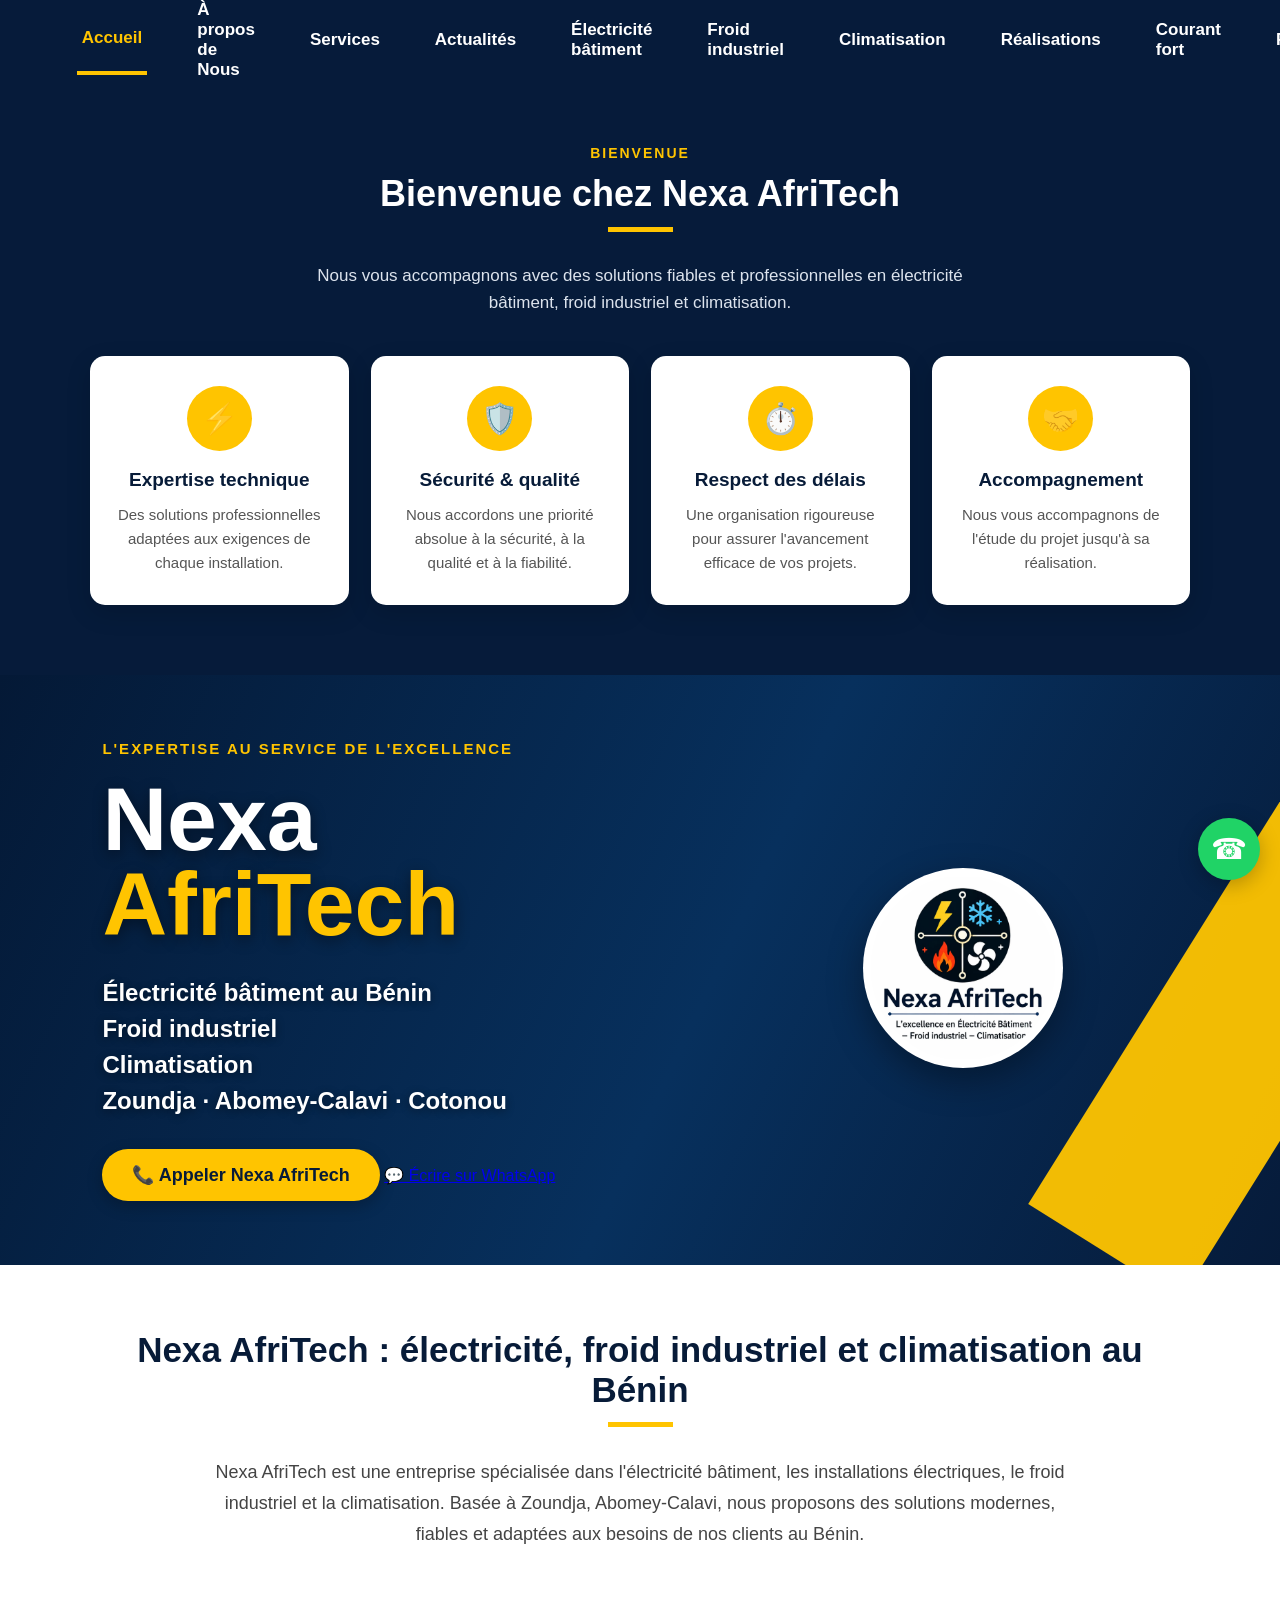
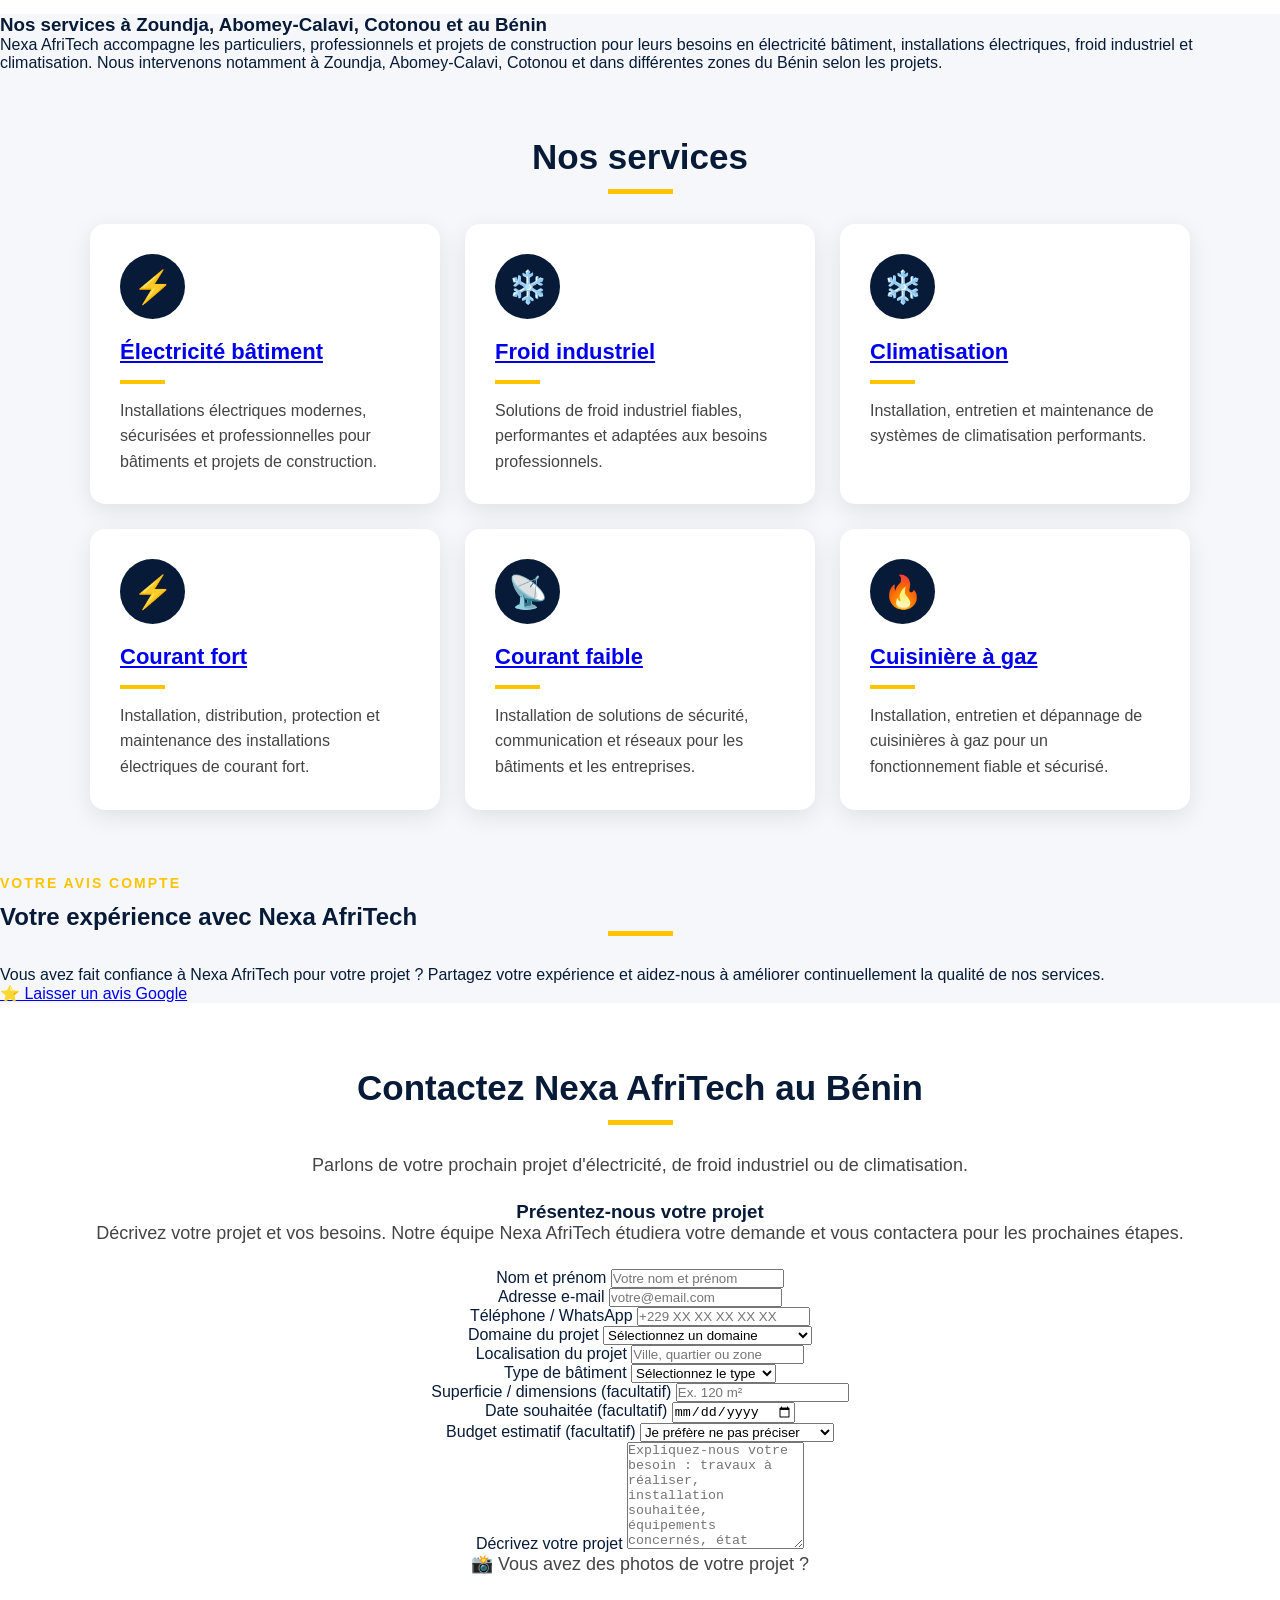
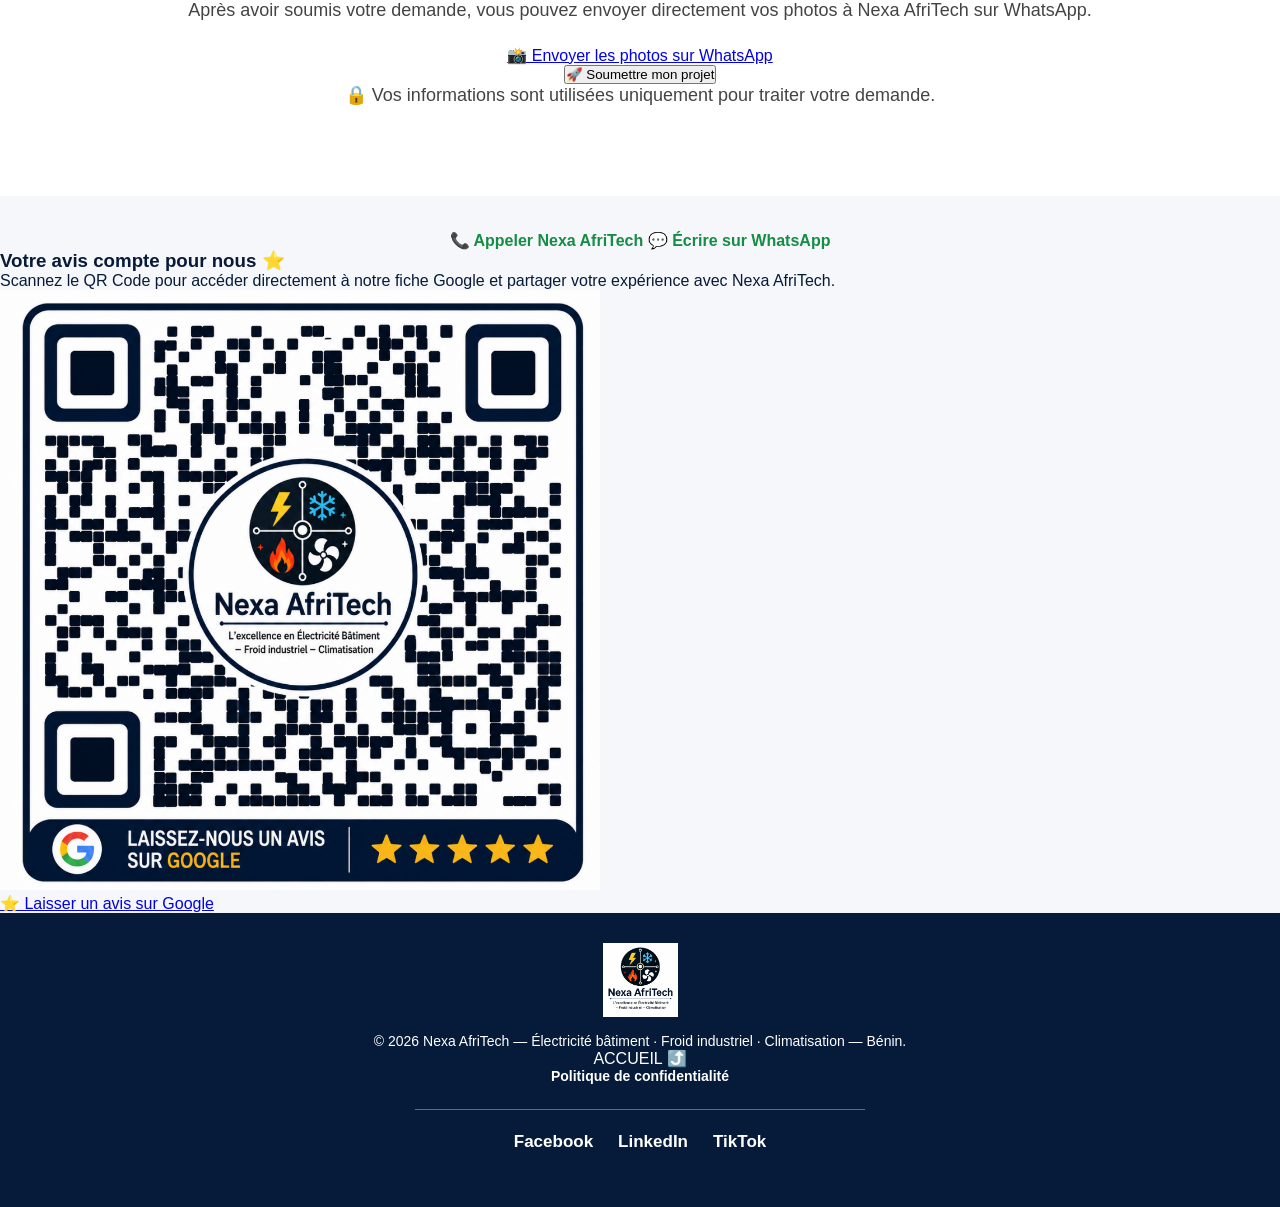
==== commit ae7f42d9: "Update index.html" ====
--- a/index.html
+++ b/index.html
@@ -302,6 +302,11 @@
     <a href="realisations.html">  
         Réalisations  
     </a>  
+
+<a href="courant-fort.html">
+    Courant fort
+</a>
+    
 <a href="recrutement.html">
     Recrutement
 </a>
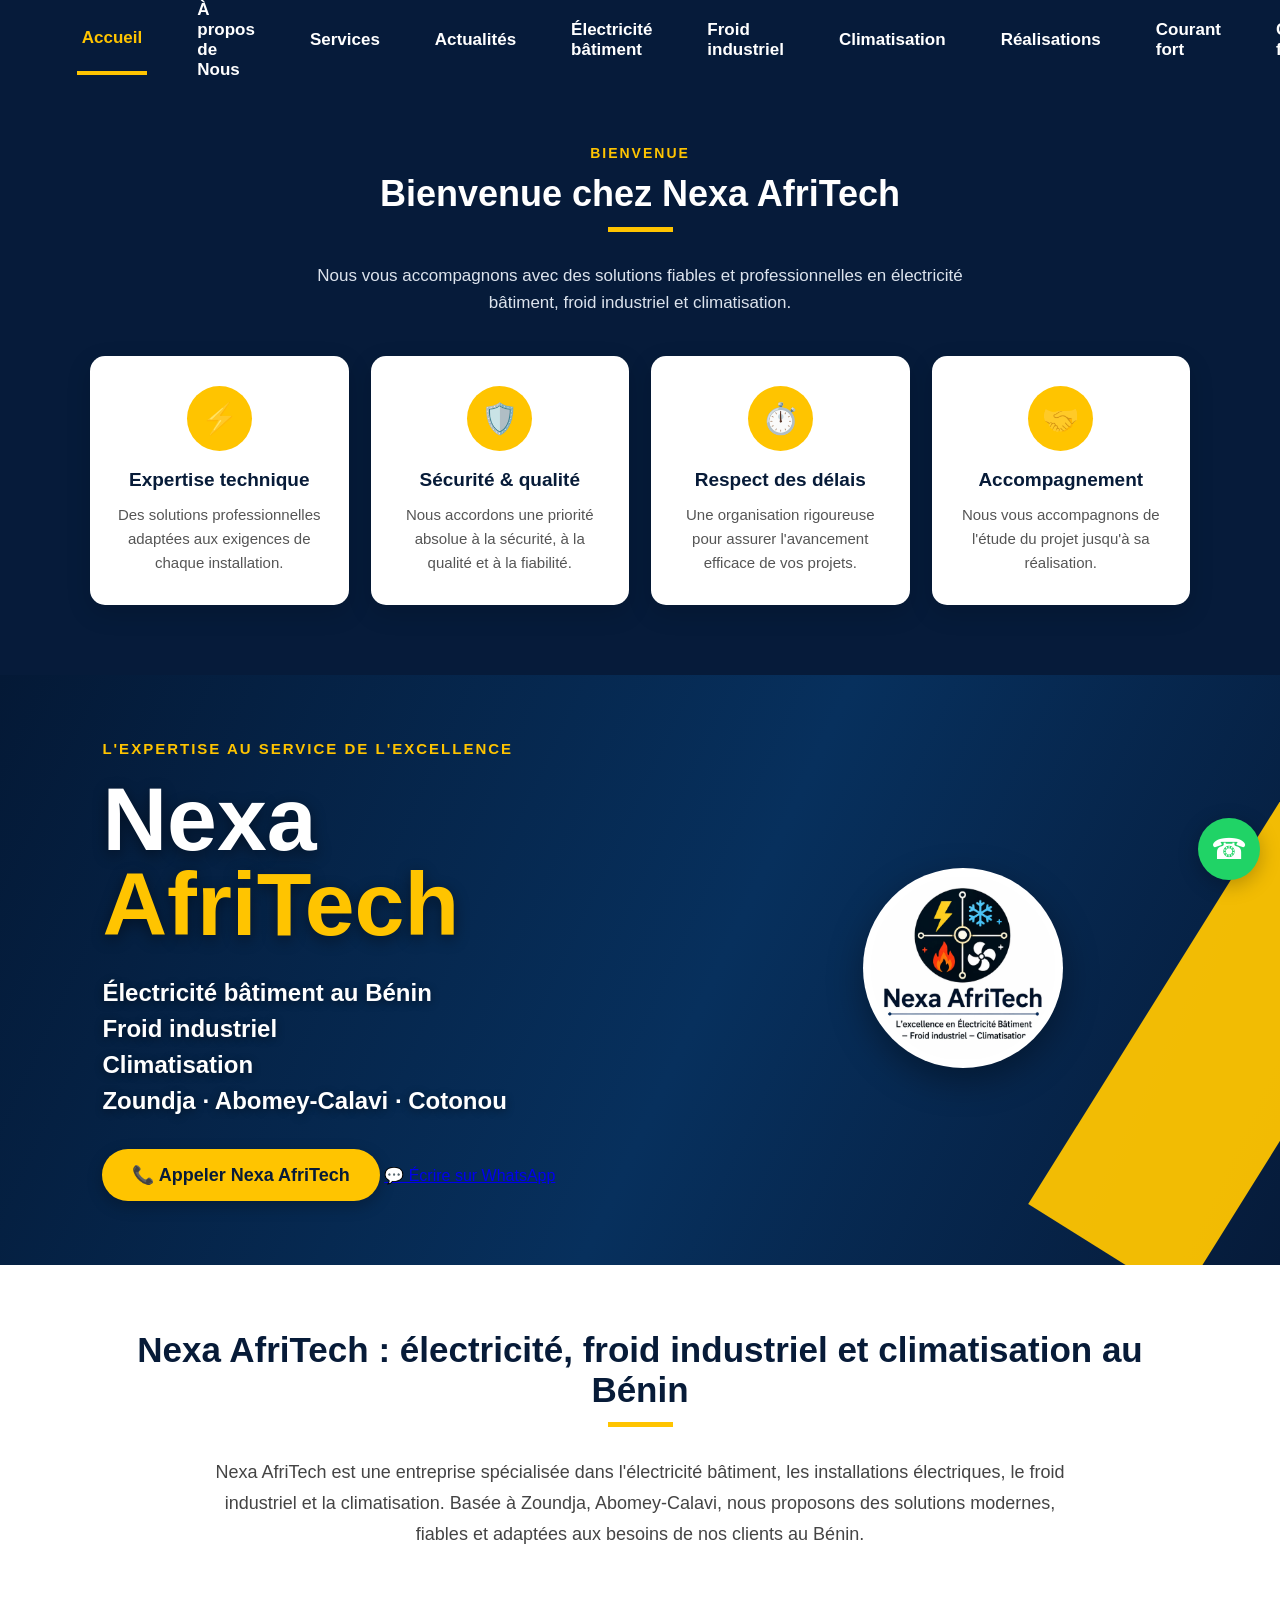
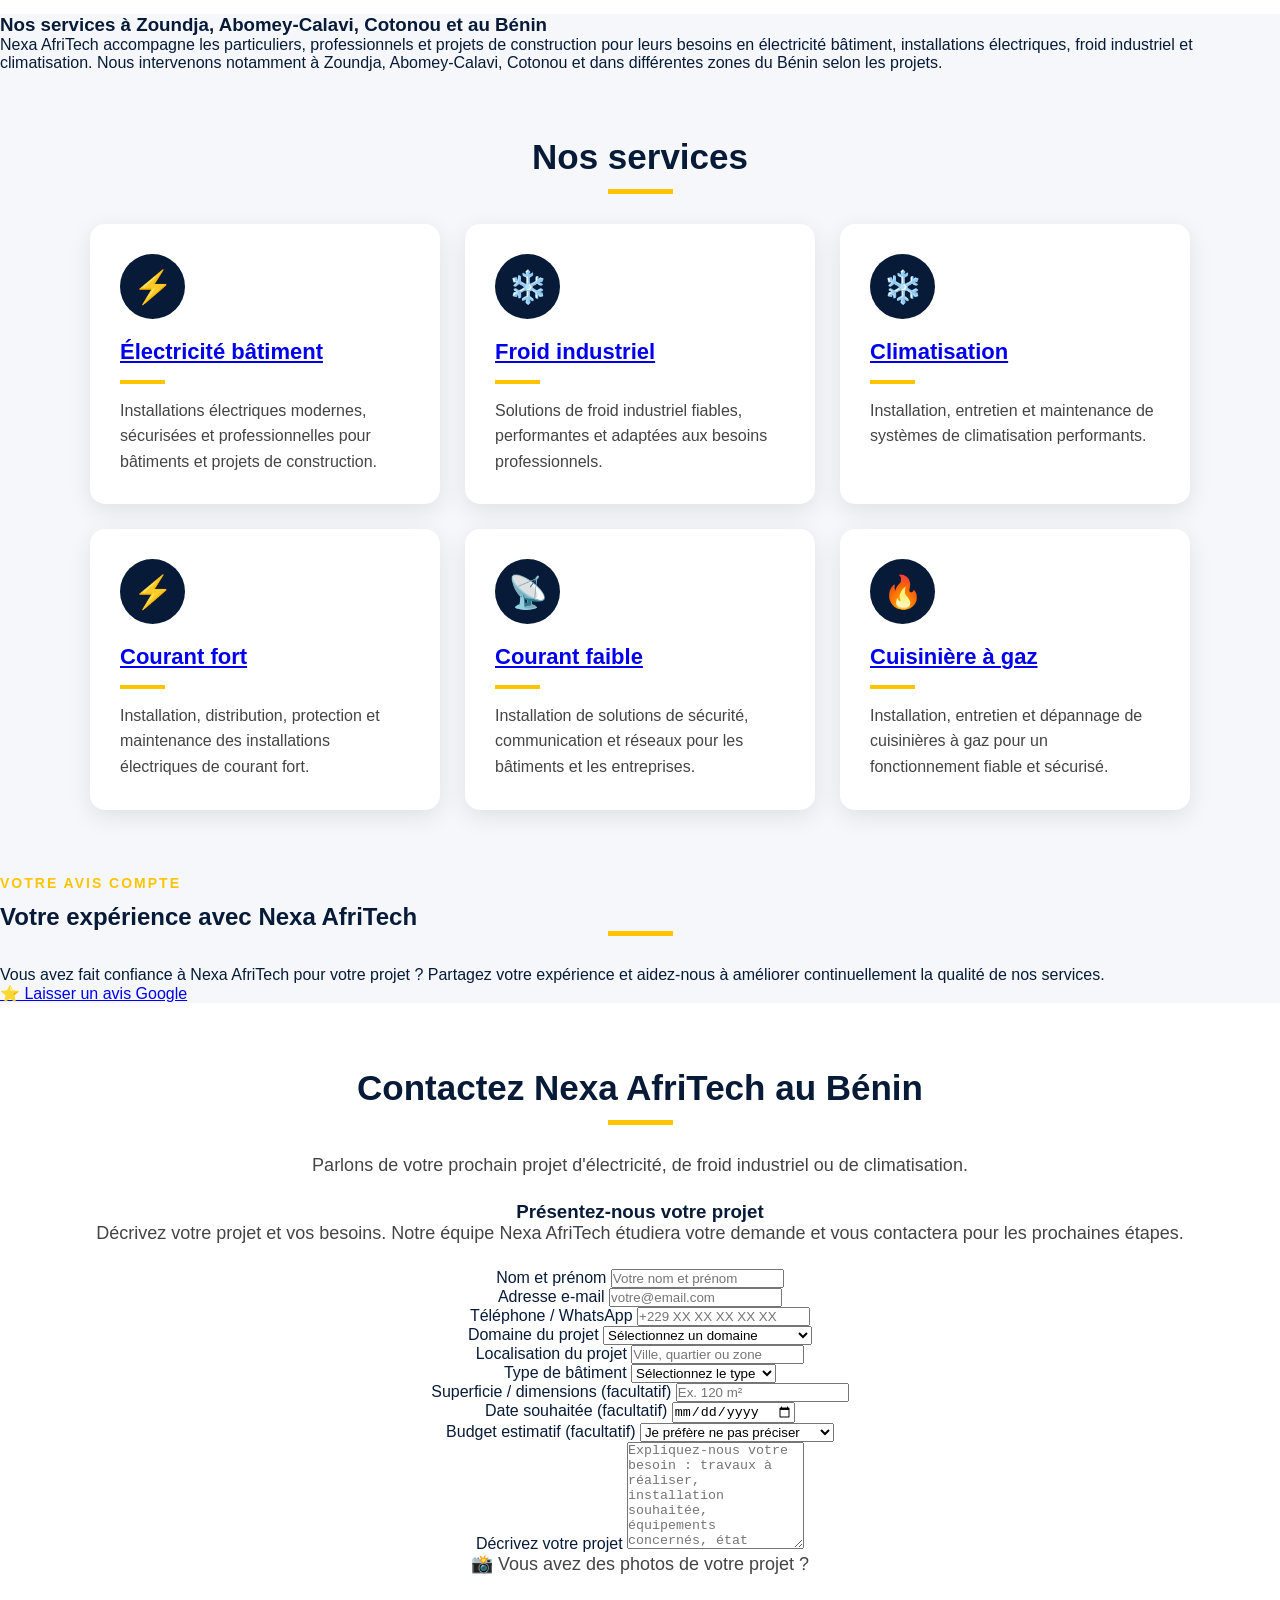
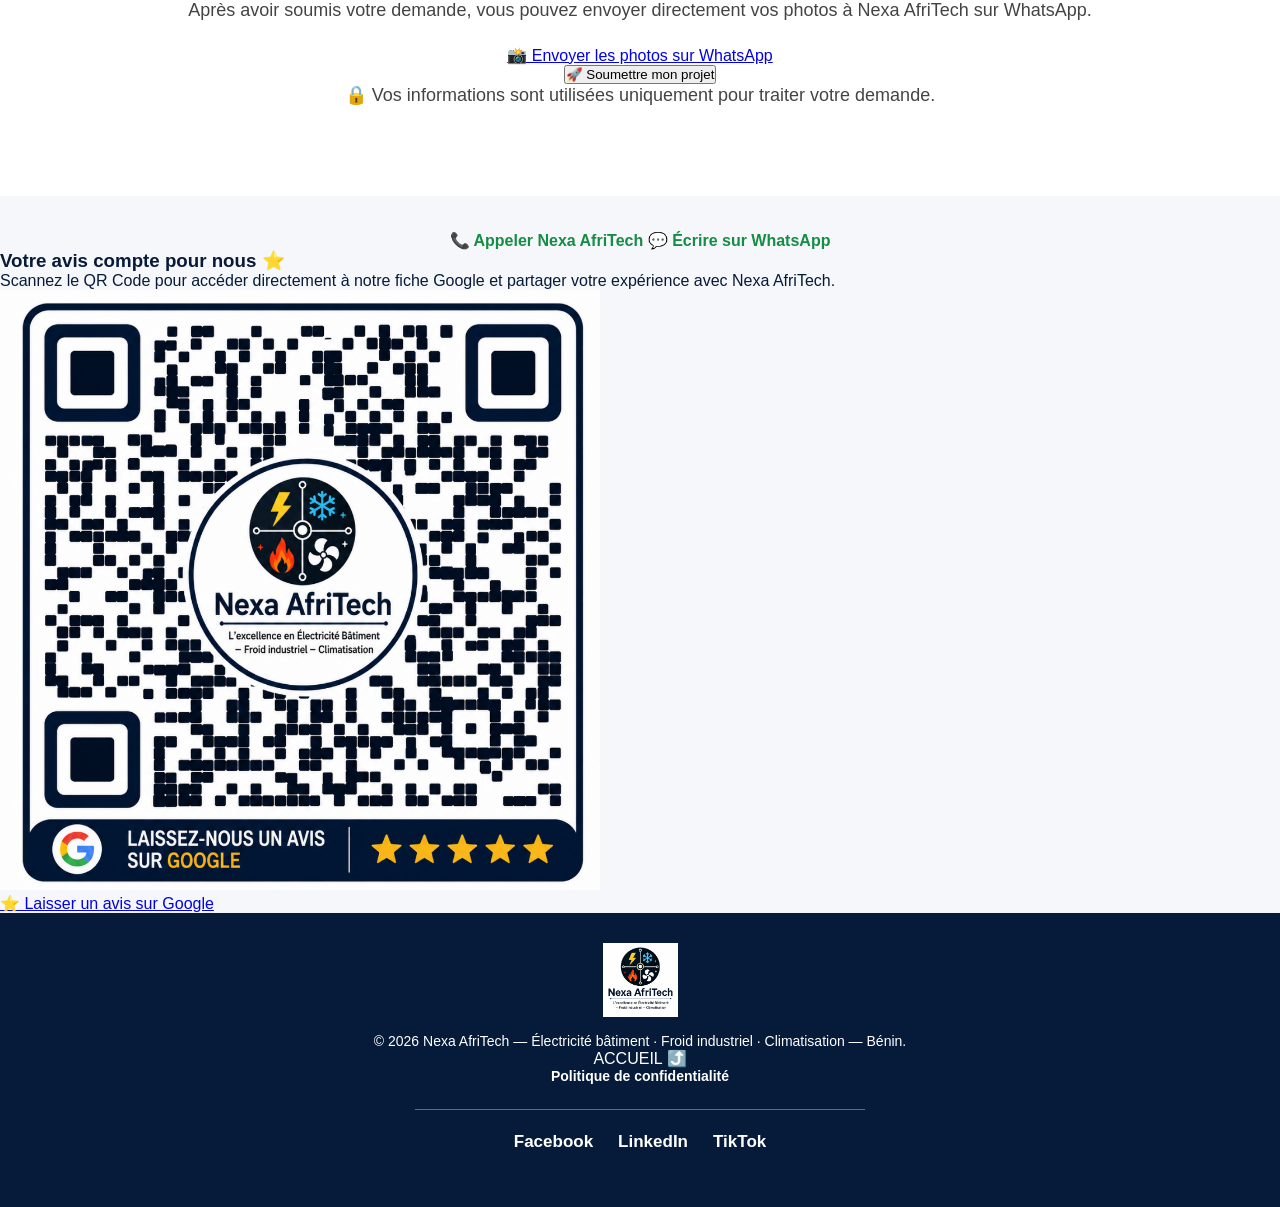
==== commit 9d78b5b2: "Update index.html" ====
--- a/index.html
+++ b/index.html
@@ -306,6 +306,10 @@
 <a href="courant-fort.html">
     Courant fort
 </a>
+
+    <a href="courant-faible.html">
+      Courant faible 
+ </a>
     
 <a href="recrutement.html">
     Recrutement
